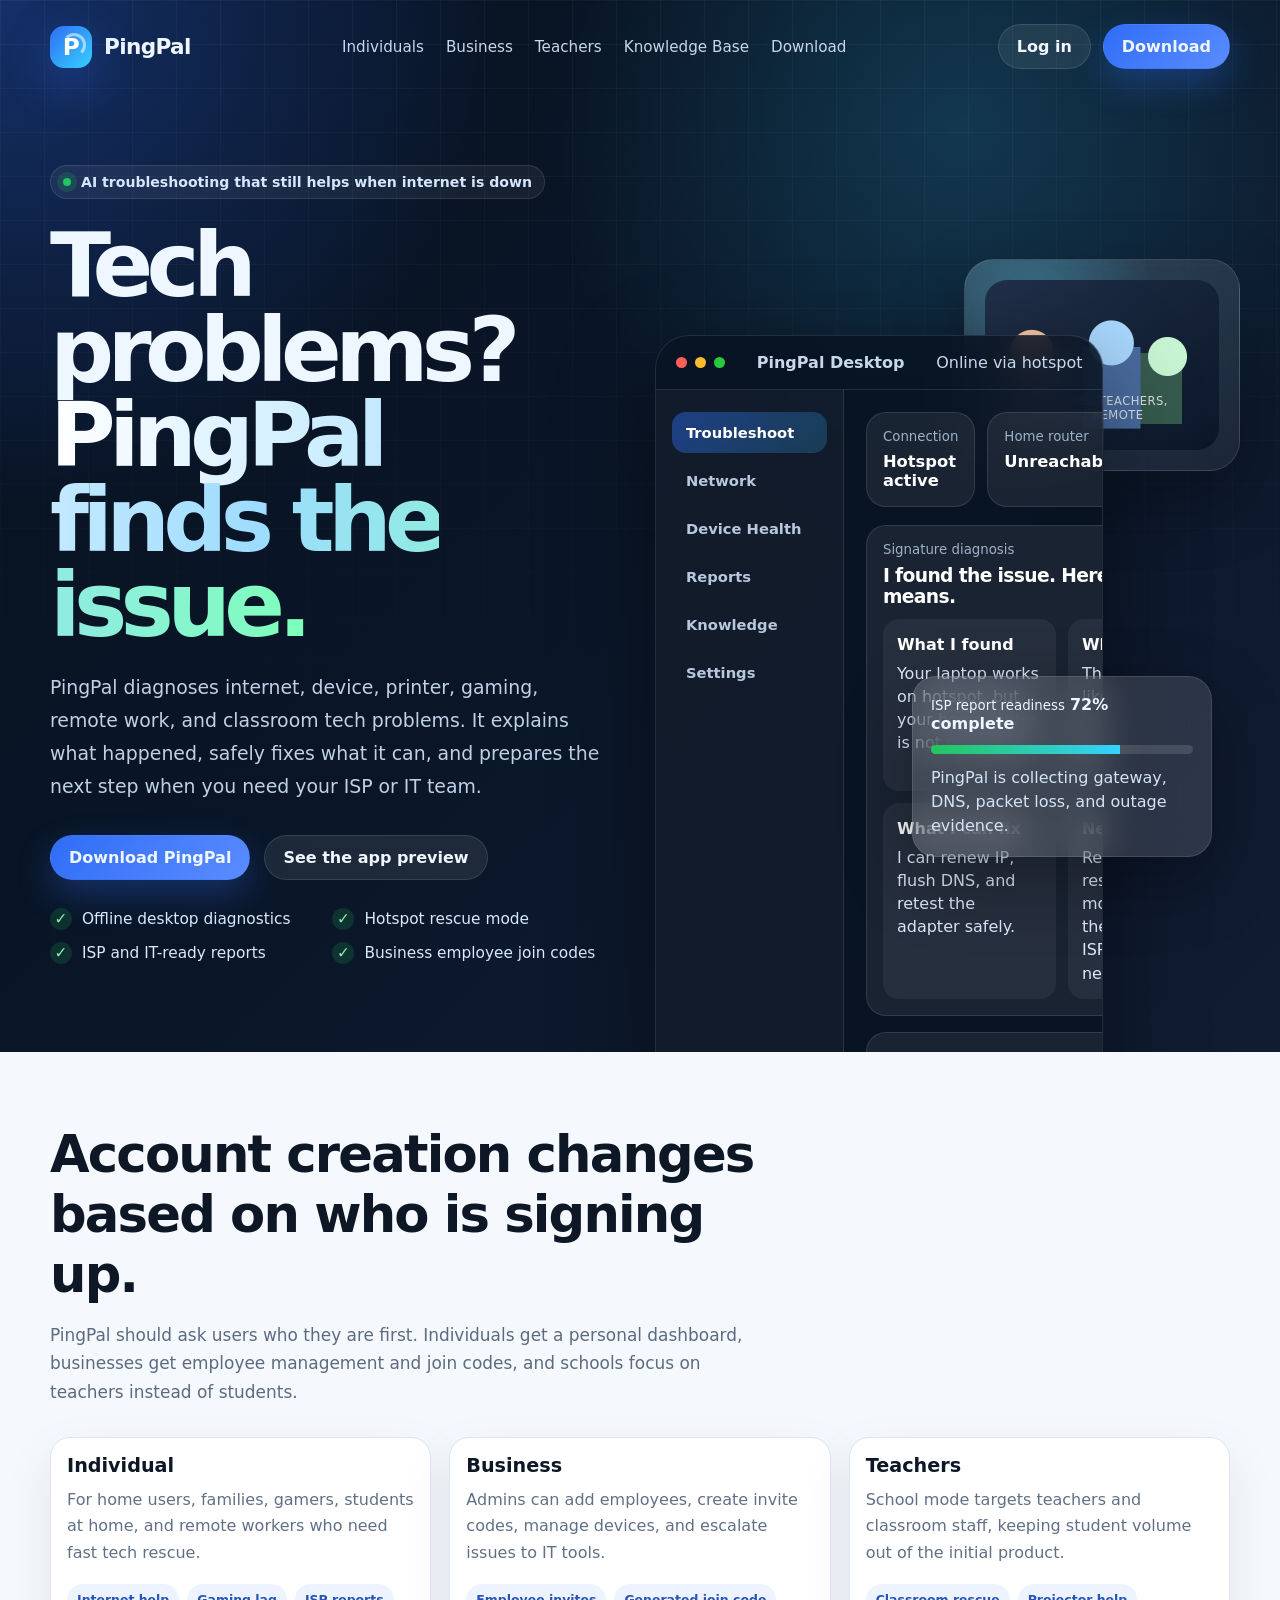
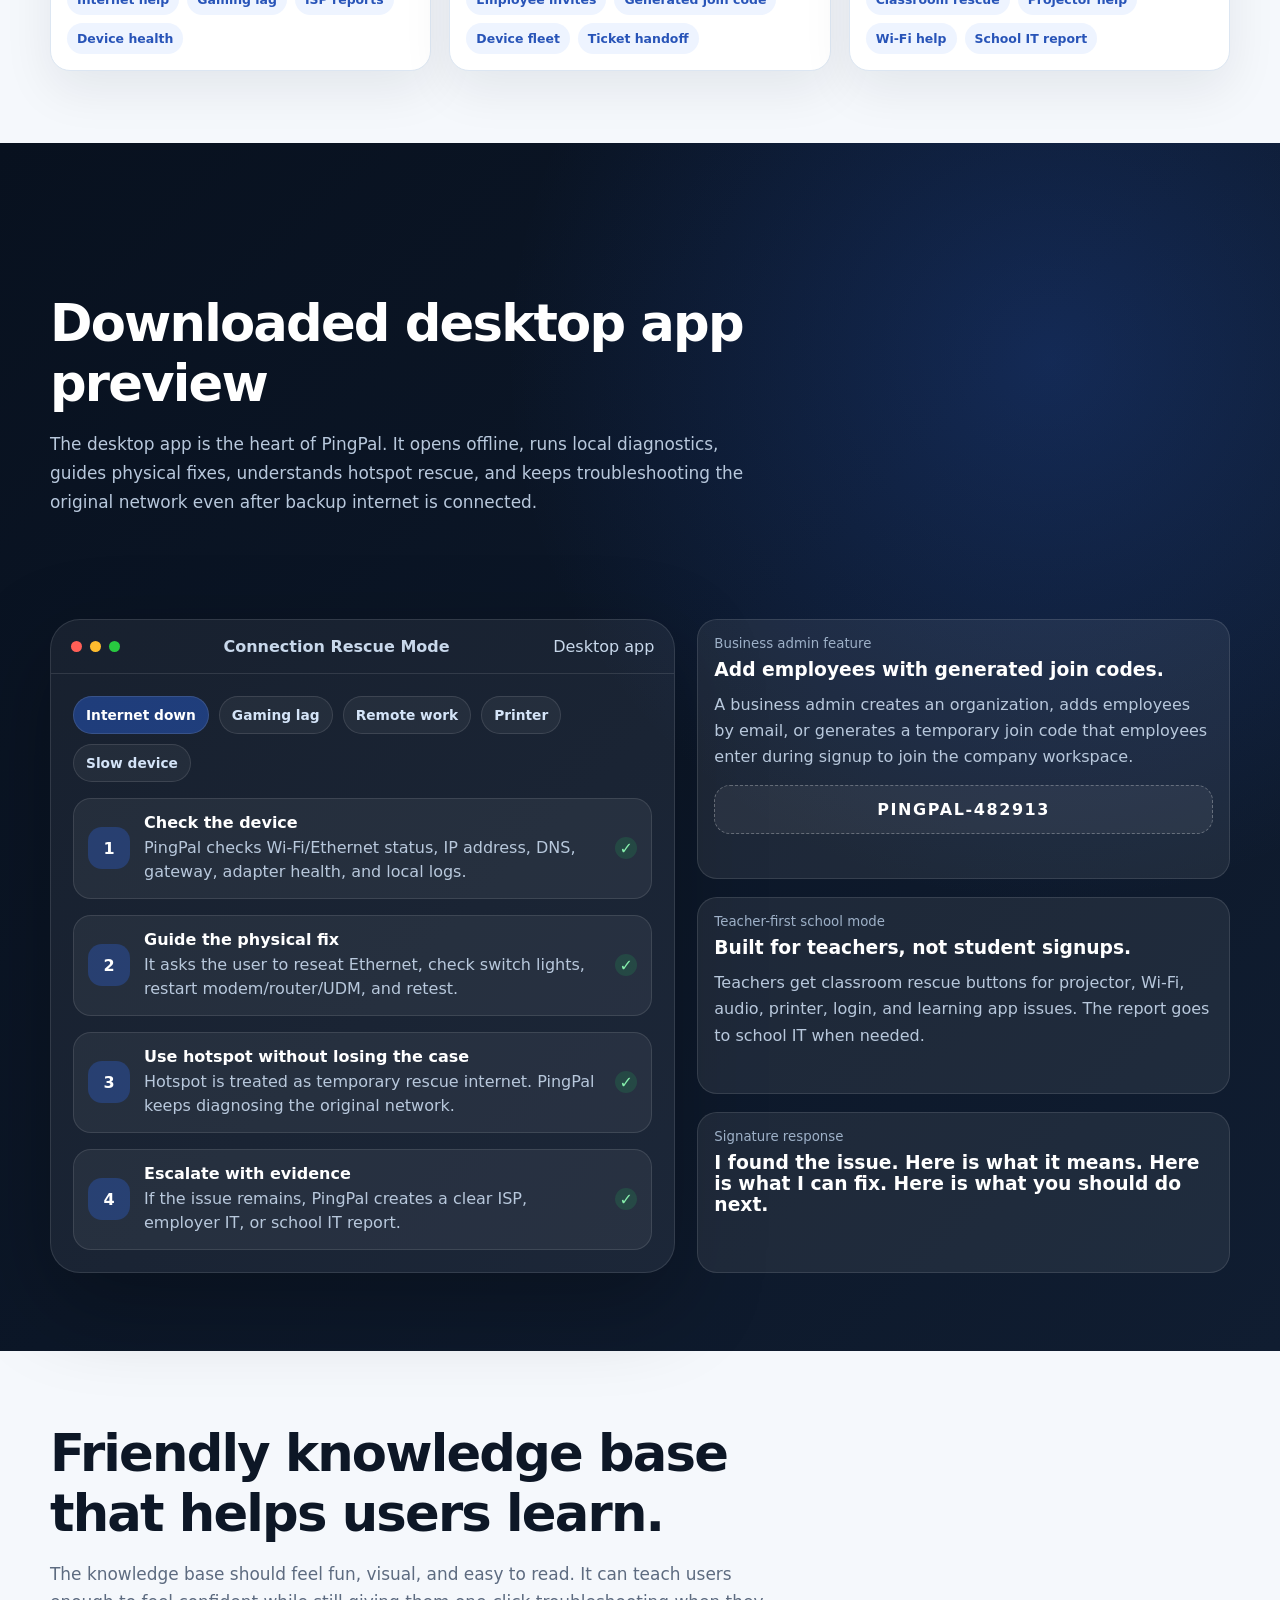
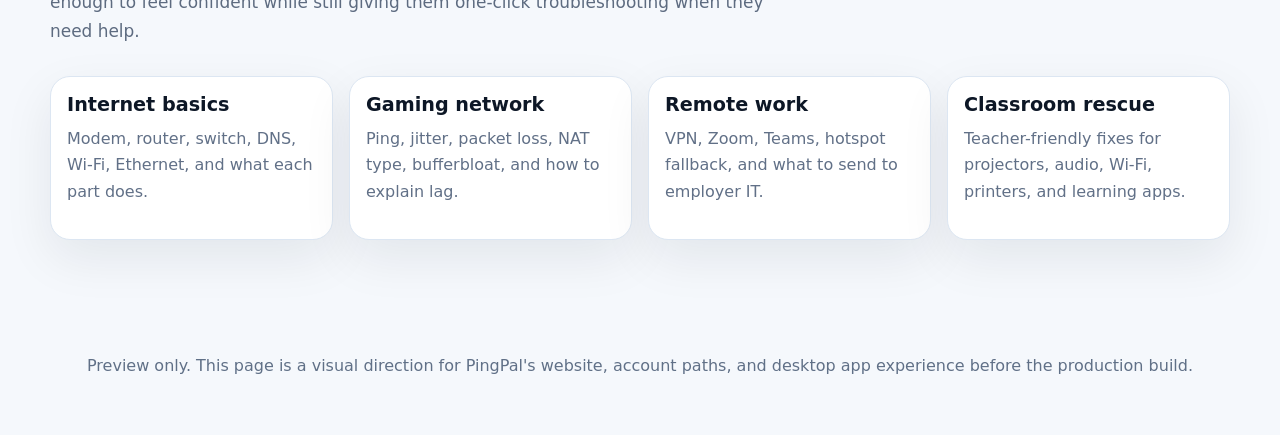
==== preview/index.html @ e1223fe4 "Add PingPal product preview mockup Co-authored-by: steph-i123 <steph-i123@users.noreply.github.com>" ====
<!DOCTYPE html>
<html lang="en">
<head>
  <meta charset="UTF-8">
  <meta name="viewport" content="width=device-width, initial-scale=1.0">
  <title>PingPal Product Preview</title>
  <style>
    :root {
      --navy: #07111f;
      --panel: #0d1b2f;
      --panel-soft: #12233b;
      --blue: #2f6df6;
      --cyan: #36d1ff;
      --green: #22c55e;
      --amber: #f59e0b;
      --red: #ef4444;
      --text: #eef6ff;
      --muted: #9eb1c8;
      --line: rgba(255, 255, 255, 0.11);
      --card: rgba(255, 255, 255, 0.08);
      --white: #ffffff;
      --page: #f5f8fc;
      --ink: #0d1726;
    }

    * {
      box-sizing: border-box;
    }

    body {
      margin: 0;
      font-family: Inter, ui-sans-serif, system-ui, -apple-system, BlinkMacSystemFont, "Segoe UI", sans-serif;
      color: var(--ink);
      background: var(--page);
    }

    a {
      color: inherit;
      text-decoration: none;
    }

    .site-preview {
      min-height: 100vh;
      color: var(--text);
      background:
        radial-gradient(circle at top left, rgba(47, 109, 246, 0.34), transparent 32rem),
        radial-gradient(circle at 75% 12%, rgba(54, 209, 255, 0.18), transparent 26rem),
        linear-gradient(135deg, #07111f 0%, #0a1628 48%, #101c32 100%);
      overflow: hidden;
      position: relative;
    }

    .site-preview::before {
      content: "";
      position: absolute;
      inset: 0;
      background-image:
        linear-gradient(rgba(255,255,255,0.04) 1px, transparent 1px),
        linear-gradient(90deg, rgba(255,255,255,0.04) 1px, transparent 1px);
      background-size: 44px 44px;
      mask-image: linear-gradient(to bottom, #000, transparent 78%);
      pointer-events: none;
    }

    .nav,
    .hero,
    .section {
      width: min(1180px, calc(100% - 40px));
      margin: 0 auto;
      position: relative;
      z-index: 1;
    }

    .nav {
      display: flex;
      align-items: center;
      justify-content: space-between;
      padding: 24px 0;
    }

    .brand {
      display: flex;
      align-items: center;
      gap: 12px;
      font-weight: 800;
      letter-spacing: -0.03em;
      font-size: 1.35rem;
    }

    .logo {
      width: 42px;
      height: 42px;
      border-radius: 14px;
      background: linear-gradient(135deg, var(--blue), var(--cyan));
      display: grid;
      place-items: center;
      color: white;
      box-shadow: 0 16px 45px rgba(47, 109, 246, 0.38);
      position: relative;
      overflow: hidden;
    }

    .logo::before {
      content: "P";
      font-size: 1.45rem;
      font-weight: 900;
    }

    .logo::after {
      content: "";
      position: absolute;
      width: 18px;
      height: 18px;
      border: 3px solid rgba(255, 255, 255, 0.55);
      border-left-color: transparent;
      border-bottom-color: transparent;
      border-radius: 50%;
      right: 6px;
      top: 7px;
    }

    .links {
      display: flex;
      align-items: center;
      gap: 22px;
      color: #c7d6eb;
      font-size: 0.95rem;
    }

    .nav-actions {
      display: flex;
      gap: 12px;
      align-items: center;
    }

    .button {
      border: 1px solid var(--line);
      color: var(--text);
      background: rgba(255, 255, 255, 0.08);
      border-radius: 999px;
      padding: 12px 18px;
      font-weight: 700;
      display: inline-flex;
      align-items: center;
      justify-content: center;
      gap: 8px;
      box-shadow: none;
    }

    .button.primary {
      border-color: transparent;
      background: linear-gradient(135deg, var(--blue), #5b8cff);
      box-shadow: 0 14px 34px rgba(47, 109, 246, 0.32);
    }

    .hero {
      display: grid;
      grid-template-columns: 1fr 1.04fr;
      gap: 52px;
      align-items: center;
      padding: 72px 0 88px;
    }

    .eyebrow {
      display: inline-flex;
      align-items: center;
      gap: 10px;
      padding: 8px 12px;
      border: 1px solid var(--line);
      border-radius: 999px;
      color: #d5e6ff;
      background: rgba(255, 255, 255, 0.06);
      font-weight: 700;
      font-size: 0.88rem;
    }

    .pulse {
      width: 8px;
      height: 8px;
      border-radius: 999px;
      background: var(--green);
      box-shadow: 0 0 0 6px rgba(34, 197, 94, 0.16);
    }

    h1 {
      font-size: clamp(3rem, 7vw, 5.65rem);
      line-height: 0.95;
      letter-spacing: -0.075em;
      margin: 24px 0 22px;
    }

    .gradient-text {
      color: transparent;
      background: linear-gradient(90deg, #ffffff, #9edcff 55%, #7effbb);
      -webkit-background-clip: text;
      background-clip: text;
    }

    .hero-copy {
      color: #bfd0e7;
      font-size: 1.18rem;
      line-height: 1.75;
      max-width: 640px;
      margin: 0 0 32px;
    }

    .hero-actions {
      display: flex;
      flex-wrap: wrap;
      gap: 14px;
      margin-bottom: 28px;
    }

    .trust-list {
      display: grid;
      grid-template-columns: repeat(2, minmax(0, 1fr));
      gap: 12px;
      color: #d9e8fb;
    }

    .trust-item {
      display: flex;
      align-items: center;
      gap: 10px;
      font-size: 0.96rem;
    }

    .check {
      width: 22px;
      height: 22px;
      border-radius: 999px;
      display: grid;
      place-items: center;
      background: rgba(34, 197, 94, 0.16);
      color: #86efac;
      font-weight: 900;
    }

    .mock-stack {
      position: relative;
      min-height: 610px;
    }

    .office-card {
      position: absolute;
      right: -10px;
      top: 0;
      width: 48%;
      min-height: 210px;
      border: 1px solid var(--line);
      border-radius: 30px;
      background:
        linear-gradient(135deg, rgba(255,255,255,0.15), rgba(255,255,255,0.06)),
        radial-gradient(circle at 25% 20%, rgba(54,209,255,0.28), transparent 120px);
      box-shadow: 0 28px 70px rgba(0, 0, 0, 0.28);
      padding: 20px;
      backdrop-filter: blur(16px);
      overflow: hidden;
    }

    .office-scene {
      height: 170px;
      border-radius: 22px;
      background:
        radial-gradient(circle at 20% 42%, #f7c7a7 0 21px, transparent 22px),
        radial-gradient(circle at 54% 37%, #a9d8ff 0 22px, transparent 23px),
        radial-gradient(circle at 78% 45%, #c8f5d4 0 19px, transparent 20px),
        linear-gradient(#31445f 0 0) 18% 73% / 24% 45% no-repeat,
        linear-gradient(#4a6c9f 0 0) 55% 75% / 25% 48% no-repeat,
        linear-gradient(#375b4f 0 0) 80% 74% / 22% 42% no-repeat,
        linear-gradient(135deg, #21304a, #0b1729);
      position: relative;
    }

    .office-scene::after {
      content: "Office teams, teachers, gamers, and remote workers";
      position: absolute;
      left: 16px;
      right: 16px;
      bottom: 14px;
      color: rgba(255,255,255,0.82);
      font-size: 0.72rem;
      letter-spacing: 0.04em;
      text-transform: uppercase;
    }

    .app-card {
      position: absolute;
      left: 0;
      top: 76px;
      width: 78%;
      border: 1px solid var(--line);
      border-radius: 34px;
      background: rgba(9, 19, 34, 0.86);
      box-shadow: 0 34px 100px rgba(0, 0, 0, 0.44);
      backdrop-filter: blur(22px);
      overflow: hidden;
    }

    .window-bar {
      height: 54px;
      display: flex;
      align-items: center;
      justify-content: space-between;
      padding: 0 20px;
      border-bottom: 1px solid var(--line);
      color: #c8d8eb;
    }

    .dots {
      display: flex;
      gap: 8px;
    }

    .dots span {
      width: 11px;
      height: 11px;
      border-radius: 999px;
      background: #ff5f57;
    }

    .dots span:nth-child(2) {
      background: #febc2e;
    }

    .dots span:nth-child(3) {
      background: #28c840;
    }

    .app-body {
      display: grid;
      grid-template-columns: 188px 1fr;
      min-height: 455px;
    }

    .sidebar {
      padding: 22px 16px;
      border-right: 1px solid var(--line);
      background: rgba(255, 255, 255, 0.035);
    }

    .side-item {
      padding: 12px 14px;
      border-radius: 14px;
      color: #b8c8dc;
      margin-bottom: 7px;
      font-weight: 700;
      font-size: 0.92rem;
    }

    .side-item.active {
      color: white;
      background: linear-gradient(135deg, rgba(47,109,246,0.45), rgba(54,209,255,0.18));
    }

    .main-panel {
      padding: 22px;
    }

    .status-row {
      display: grid;
      grid-template-columns: repeat(3, 1fr);
      gap: 12px;
      margin-bottom: 18px;
    }

    .mini-card,
    .diagnosis,
    .chat-box,
    .report-card,
    .account-card,
    .knowledge-card {
      border: 1px solid var(--line);
      background: rgba(255, 255, 255, 0.07);
      border-radius: 20px;
      padding: 16px;
    }

    .mini-card small,
    .diagnosis small,
    .report-card small {
      color: var(--muted);
      display: block;
      margin-bottom: 8px;
    }

    .mini-card strong {
      display: block;
      color: white;
      font-size: 1.02rem;
    }

    .diagnosis {
      margin-bottom: 16px;
    }

    .diagnosis h3,
    .app-section h2,
    .section-title h2 {
      margin: 0 0 12px;
      color: white;
      letter-spacing: -0.035em;
    }

    .diag-grid {
      display: grid;
      grid-template-columns: repeat(2, minmax(0, 1fr));
      gap: 12px;
    }

    .diag-step {
      border-radius: 16px;
      background: rgba(255,255,255,0.055);
      padding: 14px;
      color: #dce9fb;
      line-height: 1.45;
    }

    .diag-step b {
      color: white;
      display: block;
      margin-bottom: 5px;
    }

    .chat-box {
      display: flex;
      justify-content: space-between;
      align-items: center;
      gap: 14px;
    }

    .chat-box p {
      margin: 0;
      color: #cbd9eb;
      line-height: 1.5;
    }

    .floating-report {
      position: absolute;
      right: 18px;
      bottom: 12px;
      width: 300px;
      border: 1px solid var(--line);
      border-radius: 24px;
      padding: 18px;
      background: rgba(255, 255, 255, 0.13);
      backdrop-filter: blur(20px);
      box-shadow: 0 24px 70px rgba(0,0,0,0.32);
    }

    .meter {
      height: 9px;
      border-radius: 999px;
      background: rgba(255,255,255,0.12);
      overflow: hidden;
      margin: 12px 0;
    }

    .meter span {
      display: block;
      height: 100%;
      width: 72%;
      background: linear-gradient(90deg, var(--green), var(--cyan));
    }

    .section {
      padding: 72px 0;
    }

    .section-title {
      max-width: 720px;
      margin-bottom: 30px;
    }

    .section-title h2 {
      color: var(--ink);
      font-size: clamp(2rem, 4vw, 3.3rem);
    }

    .section-title p {
      color: #5d6b80;
      line-height: 1.7;
      font-size: 1.06rem;
    }

    .cards {
      display: grid;
      grid-template-columns: repeat(3, minmax(0, 1fr));
      gap: 18px;
    }

    .account-card,
    .knowledge-card {
      background: white;
      border-color: #dce6f2;
      box-shadow: 0 18px 50px rgba(11, 25, 44, 0.08);
      color: var(--ink);
    }

    .account-card h3,
    .knowledge-card h3 {
      margin: 0 0 10px;
      font-size: 1.2rem;
    }

    .account-card p,
    .knowledge-card p {
      color: #617087;
      line-height: 1.65;
      margin: 0 0 18px;
    }

    .pill-list {
      display: flex;
      flex-wrap: wrap;
      gap: 8px;
    }

    .pill {
      padding: 8px 10px;
      border-radius: 999px;
      background: #eef4ff;
      color: #2854b8;
      font-weight: 800;
      font-size: 0.78rem;
    }

    .app-section {
      color: var(--text);
      background:
        radial-gradient(circle at 82% 18%, rgba(47,109,246,0.22), transparent 34rem),
        linear-gradient(135deg, #08111f, #101d31);
      padding: 78px 0;
    }

    .app-section .section-title h2 {
      color: white;
    }

    .app-section .section-title p {
      color: #b8c8dc;
    }

    .desktop-preview {
      width: min(1180px, calc(100% - 40px));
      margin: 0 auto;
      display: grid;
      grid-template-columns: 1.08fr 0.92fr;
      gap: 22px;
      align-items: stretch;
    }

    .large-window {
      border: 1px solid var(--line);
      border-radius: 30px;
      overflow: hidden;
      background: rgba(255,255,255,0.06);
      box-shadow: 0 30px 90px rgba(0,0,0,0.28);
    }

    .large-content {
      padding: 22px;
      display: grid;
      gap: 16px;
    }

    .mode-tabs {
      display: flex;
      gap: 10px;
      flex-wrap: wrap;
    }

    .mode-tab {
      border: 1px solid var(--line);
      padding: 10px 12px;
      border-radius: 999px;
      color: #d4e4f8;
      background: rgba(255,255,255,0.05);
      font-weight: 800;
      font-size: 0.86rem;
    }

    .mode-tab.active {
      background: rgba(47,109,246,0.38);
      color: white;
    }

    .flow-card {
      display: grid;
      grid-template-columns: 42px 1fr auto;
      gap: 14px;
      align-items: center;
      border: 1px solid var(--line);
      border-radius: 18px;
      padding: 14px;
      background: rgba(255,255,255,0.055);
    }

    .flow-num {
      width: 42px;
      height: 42px;
      border-radius: 14px;
      background: rgba(47,109,246,0.28);
      color: white;
      display: grid;
      place-items: center;
      font-weight: 900;
    }

    .flow-card h4 {
      margin: 0 0 4px;
      color: white;
    }

    .flow-card p {
      margin: 0;
      color: #b8c8dc;
      line-height: 1.5;
    }

    .side-preview {
      display: grid;
      gap: 18px;
    }

    .report-card h3 {
      margin: 0 0 12px;
      color: white;
    }

    .code-box {
      margin-top: 14px;
      border: 1px dashed rgba(255,255,255,0.28);
      border-radius: 16px;
      padding: 14px;
      background: rgba(255,255,255,0.055);
      color: white;
      font-weight: 900;
      letter-spacing: 0.1em;
      text-align: center;
    }

    .knowledge-grid {
      display: grid;
      grid-template-columns: repeat(4, minmax(0, 1fr));
      gap: 16px;
    }

    .footer-note {
      width: min(1180px, calc(100% - 40px));
      margin: 0 auto;
      padding: 40px 0 56px;
      color: #607087;
      line-height: 1.7;
      text-align: center;
    }

    @media (max-width: 980px) {
      .links {
        display: none;
      }

      .hero,
      .desktop-preview {
        grid-template-columns: 1fr;
      }

      .mock-stack {
        min-height: 560px;
      }

      .cards,
      .knowledge-grid {
        grid-template-columns: 1fr 1fr;
      }
    }

    @media (max-width: 680px) {
      .nav-actions {
        display: none;
      }

      .trust-list,
      .cards,
      .knowledge-grid,
      .status-row,
      .diag-grid {
        grid-template-columns: 1fr;
      }

      .app-body {
        grid-template-columns: 1fr;
      }

      .sidebar,
      .office-card,
      .floating-report {
        display: none;
      }

      .app-card {
        width: 100%;
      }
    }
  </style>
</head>
<body>
  <main class="site-preview">
    <nav class="nav" aria-label="Primary">
      <a class="brand" href="#">
        <span class="logo" aria-hidden="true"></span>
        <span>PingPal</span>
      </a>
      <div class="links">
        <a href="#individual">Individuals</a>
        <a href="#business">Business</a>
        <a href="#teachers">Teachers</a>
        <a href="#knowledge">Knowledge Base</a>
        <a href="#download">Download</a>
      </div>
      <div class="nav-actions">
        <a class="button" href="#">Log in</a>
        <a class="button primary" href="#">Download</a>
      </div>
    </nav>

    <section class="hero">
      <div>
        <div class="eyebrow"><span class="pulse"></span> AI troubleshooting that still helps when internet is down</div>
        <h1>Tech problems? <span class="gradient-text">PingPal finds the issue.</span></h1>
        <p class="hero-copy">
          PingPal diagnoses internet, device, printer, gaming, remote work, and classroom tech problems.
          It explains what happened, safely fixes what it can, and prepares the next step when you need your ISP or IT team.
        </p>
        <div class="hero-actions">
          <a class="button primary" href="#download">Download PingPal</a>
          <a class="button" href="#app-preview">See the app preview</a>
        </div>
        <div class="trust-list">
          <div class="trust-item"><span class="check">✓</span> Offline desktop diagnostics</div>
          <div class="trust-item"><span class="check">✓</span> Hotspot rescue mode</div>
          <div class="trust-item"><span class="check">✓</span> ISP and IT-ready reports</div>
          <div class="trust-item"><span class="check">✓</span> Business employee join codes</div>
        </div>
      </div>

      <div class="mock-stack" aria-label="PingPal product mockup">
        <div class="office-card">
          <div class="office-scene"></div>
        </div>

        <div class="app-card">
          <div class="window-bar">
            <div class="dots"><span></span><span></span><span></span></div>
            <strong>PingPal Desktop</strong>
            <span>Online via hotspot</span>
          </div>
          <div class="app-body">
            <aside class="sidebar">
              <div class="side-item active">Troubleshoot</div>
              <div class="side-item">Network</div>
              <div class="side-item">Device Health</div>
              <div class="side-item">Reports</div>
              <div class="side-item">Knowledge</div>
              <div class="side-item">Settings</div>
            </aside>
            <section class="main-panel">
              <div class="status-row">
                <div class="mini-card"><small>Connection</small><strong>Hotspot active</strong></div>
                <div class="mini-card"><small>Home router</small><strong>Unreachable</strong></div>
                <div class="mini-card"><small>Confidence</small><strong>82%</strong></div>
              </div>
              <div class="diagnosis">
                <small>Signature diagnosis</small>
                <h3>I found the issue. Here is what it means.</h3>
                <div class="diag-grid">
                  <div class="diag-step"><b>What I found</b>Your laptop works on hotspot, but your home router is not reachable.</div>
                  <div class="diag-step"><b>What it means</b>The device is likely okay. The home network path needs attention.</div>
                  <div class="diag-step"><b>What I can fix</b>I can renew IP, flush DNS, and retest the adapter safely.</div>
                  <div class="diag-step"><b>Next step</b>Reseat Ethernet, restart modem/router, then generate an ISP report if needed.</div>
                </div>
              </div>
              <div class="chat-box">
                <p>Want me to guide you through unplugging the Ethernet cable and restarting your modem/router?</p>
                <a class="button primary" href="#">Start guided fix</a>
              </div>
            </section>
          </div>
        </div>

        <div class="floating-report">
          <small>ISP report readiness</small>
          <strong>72% complete</strong>
          <div class="meter"><span></span></div>
          <p style="margin: 0; color: #d4e4f8; line-height: 1.5;">PingPal is collecting gateway, DNS, packet loss, and outage evidence.</p>
        </div>
      </div>
    </section>
  </main>

  <section class="section" id="individual">
    <div class="section-title">
      <h2>Account creation changes based on who is signing up.</h2>
      <p>
        PingPal should ask users who they are first. Individuals get a personal dashboard,
        businesses get employee management and join codes, and schools focus on teachers instead of students.
      </p>
    </div>

    <div class="cards">
      <article class="account-card">
        <h3>Individual</h3>
        <p>For home users, families, gamers, students at home, and remote workers who need fast tech rescue.</p>
        <div class="pill-list">
          <span class="pill">Internet help</span>
          <span class="pill">Gaming lag</span>
          <span class="pill">ISP reports</span>
          <span class="pill">Device health</span>
        </div>
      </article>

      <article class="account-card" id="business">
        <h3>Business</h3>
        <p>Admins can add employees, create invite codes, manage devices, and escalate issues to IT tools.</p>
        <div class="pill-list">
          <span class="pill">Employee invites</span>
          <span class="pill">Generated join code</span>
          <span class="pill">Device fleet</span>
          <span class="pill">Ticket handoff</span>
        </div>
      </article>

      <article class="account-card" id="teachers">
        <h3>Teachers</h3>
        <p>School mode targets teachers and classroom staff, keeping student volume out of the initial product.</p>
        <div class="pill-list">
          <span class="pill">Classroom rescue</span>
          <span class="pill">Projector help</span>
          <span class="pill">Wi-Fi help</span>
          <span class="pill">School IT report</span>
        </div>
      </article>
    </div>
  </section>

  <section class="app-section" id="app-preview">
    <div class="section">
      <div class="section-title">
        <h2>Downloaded desktop app preview</h2>
        <p>
          The desktop app is the heart of PingPal. It opens offline, runs local diagnostics, guides physical fixes,
          understands hotspot rescue, and keeps troubleshooting the original network even after backup internet is connected.
        </p>
      </div>
    </div>

    <div class="desktop-preview">
      <div class="large-window">
        <div class="window-bar">
          <div class="dots"><span></span><span></span><span></span></div>
          <strong>Connection Rescue Mode</strong>
          <span>Desktop app</span>
        </div>
        <div class="large-content">
          <div class="mode-tabs">
            <span class="mode-tab active">Internet down</span>
            <span class="mode-tab">Gaming lag</span>
            <span class="mode-tab">Remote work</span>
            <span class="mode-tab">Printer</span>
            <span class="mode-tab">Slow device</span>
          </div>

          <div class="flow-card">
            <div class="flow-num">1</div>
            <div>
              <h4>Check the device</h4>
              <p>PingPal checks Wi-Fi/Ethernet status, IP address, DNS, gateway, adapter health, and local logs.</p>
            </div>
            <span class="check">✓</span>
          </div>

          <div class="flow-card">
            <div class="flow-num">2</div>
            <div>
              <h4>Guide the physical fix</h4>
              <p>It asks the user to reseat Ethernet, check switch lights, restart modem/router/UDM, and retest.</p>
            </div>
            <span class="check">✓</span>
          </div>

          <div class="flow-card">
            <div class="flow-num">3</div>
            <div>
              <h4>Use hotspot without losing the case</h4>
              <p>Hotspot is treated as temporary rescue internet. PingPal keeps diagnosing the original network.</p>
            </div>
            <span class="check">✓</span>
          </div>

          <div class="flow-card">
            <div class="flow-num">4</div>
            <div>
              <h4>Escalate with evidence</h4>
              <p>If the issue remains, PingPal creates a clear ISP, employer IT, or school IT report.</p>
            </div>
            <span class="check">✓</span>
          </div>
        </div>
      </div>

      <aside class="side-preview">
        <div class="report-card">
          <small>Business admin feature</small>
          <h3>Add employees with generated join codes.</h3>
          <p style="color: #b8c8dc; line-height: 1.65; margin: 0;">
            A business admin creates an organization, adds employees by email, or generates a temporary join code
            that employees enter during signup to join the company workspace.
          </p>
          <div class="code-box">PINGPAL-482913</div>
        </div>

        <div class="report-card">
          <small>Teacher-first school mode</small>
          <h3>Built for teachers, not student signups.</h3>
          <p style="color: #b8c8dc; line-height: 1.65; margin: 0;">
            Teachers get classroom rescue buttons for projector, Wi-Fi, audio, printer, login, and learning app issues.
            The report goes to school IT when needed.
          </p>
        </div>

        <div class="report-card">
          <small>Signature response</small>
          <h3>I found the issue. Here is what it means. Here is what I can fix. Here is what you should do next.</h3>
        </div>
      </aside>
    </div>
  </section>

  <section class="section" id="knowledge">
    <div class="section-title">
      <h2>Friendly knowledge base that helps users learn.</h2>
      <p>
        The knowledge base should feel fun, visual, and easy to read. It can teach users enough to feel confident
        while still giving them one-click troubleshooting when they need help.
      </p>
    </div>
    <div class="knowledge-grid">
      <article class="knowledge-card">
        <h3>Internet basics</h3>
        <p>Modem, router, switch, DNS, Wi-Fi, Ethernet, and what each part does.</p>
      </article>
      <article class="knowledge-card">
        <h3>Gaming network</h3>
        <p>Ping, jitter, packet loss, NAT type, bufferbloat, and how to explain lag.</p>
      </article>
      <article class="knowledge-card">
        <h3>Remote work</h3>
        <p>VPN, Zoom, Teams, hotspot fallback, and what to send to employer IT.</p>
      </article>
      <article class="knowledge-card">
        <h3>Classroom rescue</h3>
        <p>Teacher-friendly fixes for projectors, audio, Wi-Fi, printers, and learning apps.</p>
      </article>
    </div>
  </section>

  <p class="footer-note">
    Preview only. This page is a visual direction for PingPal's website, account paths, and desktop app experience before the production build.
  </p>
</body>
</html>
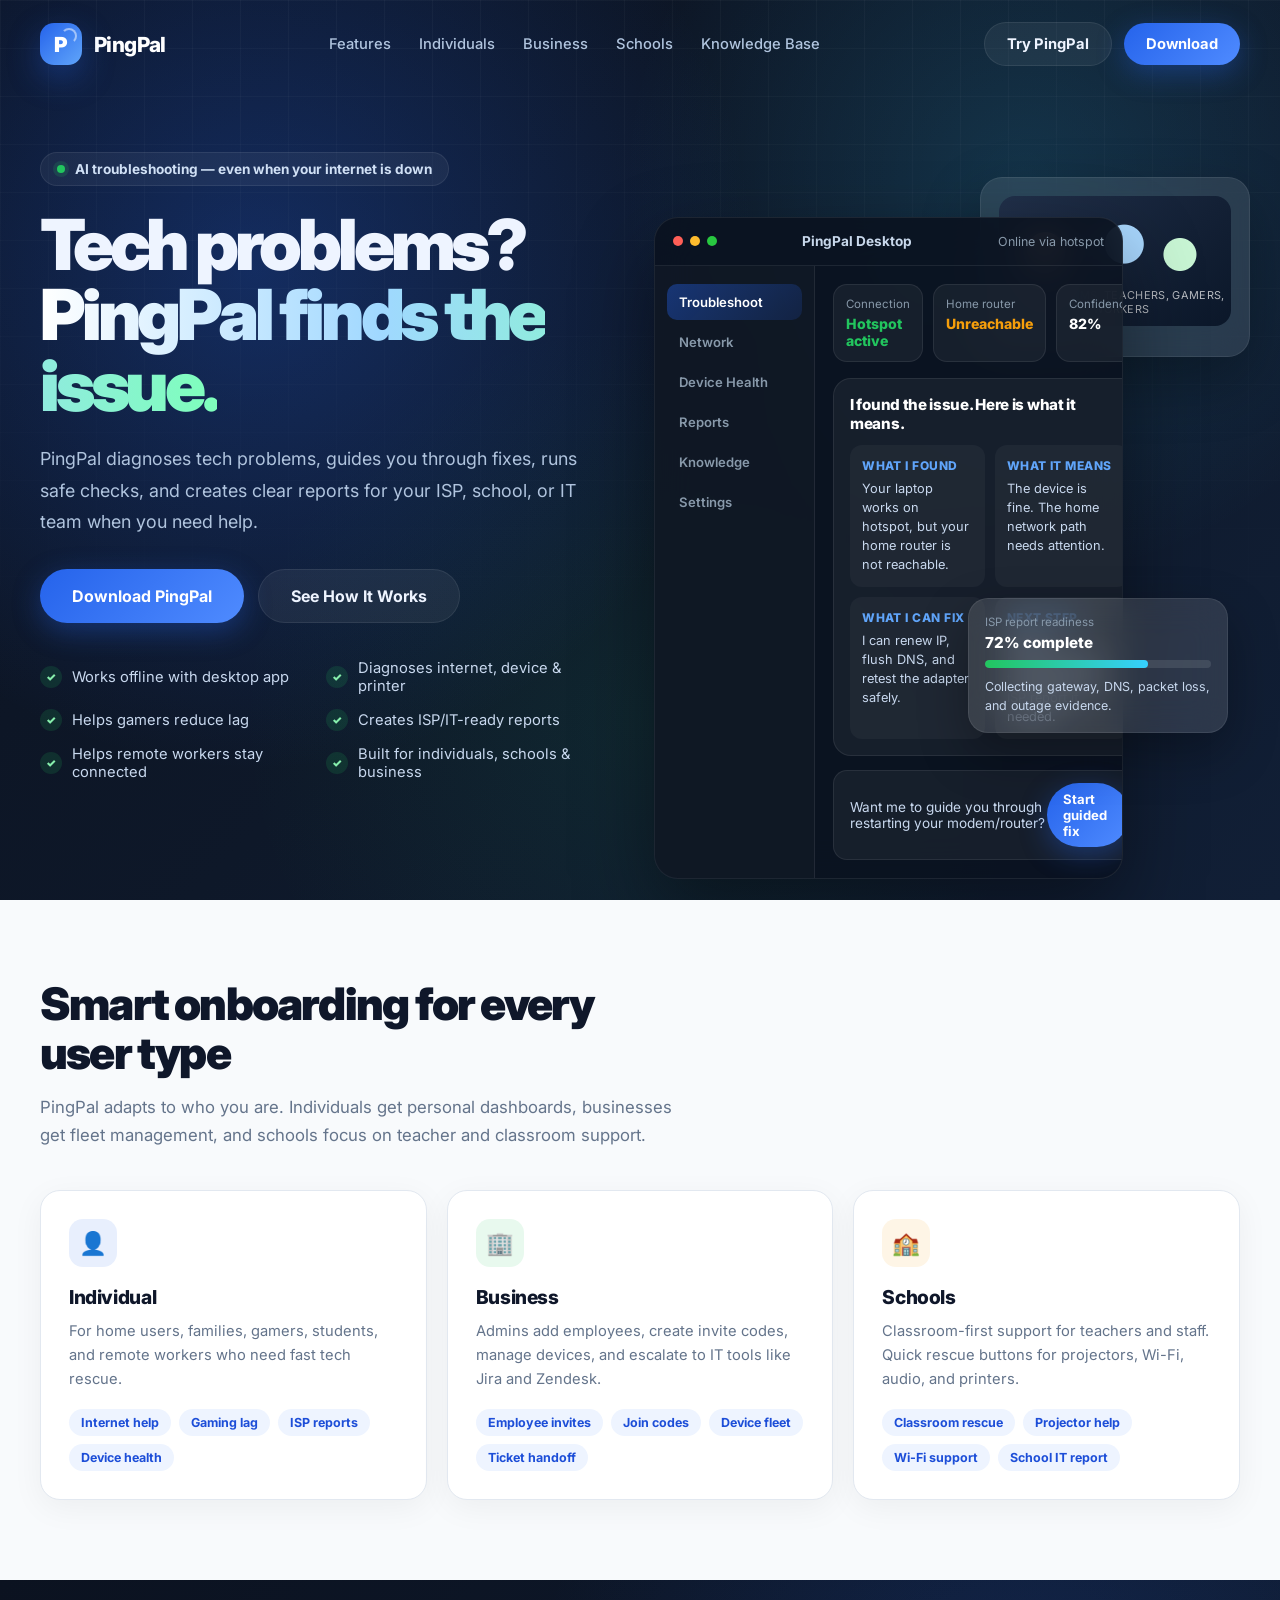
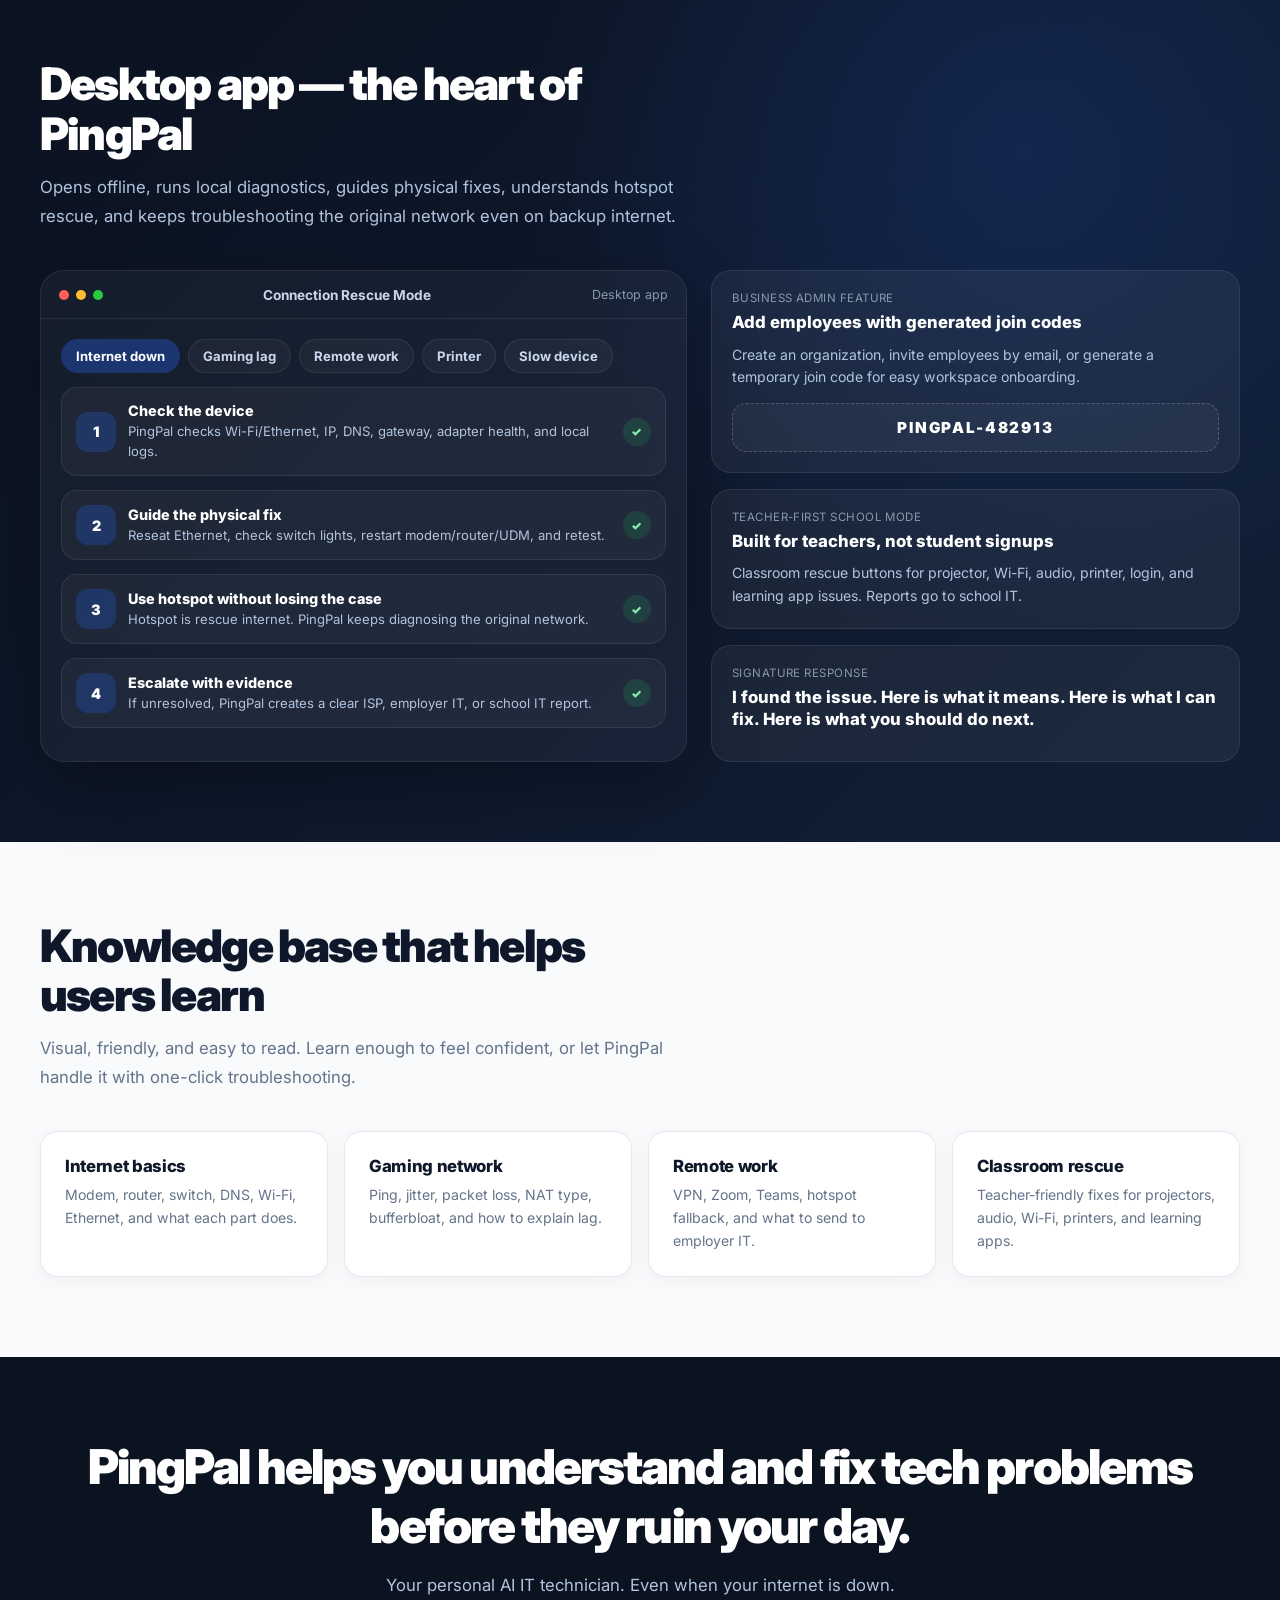
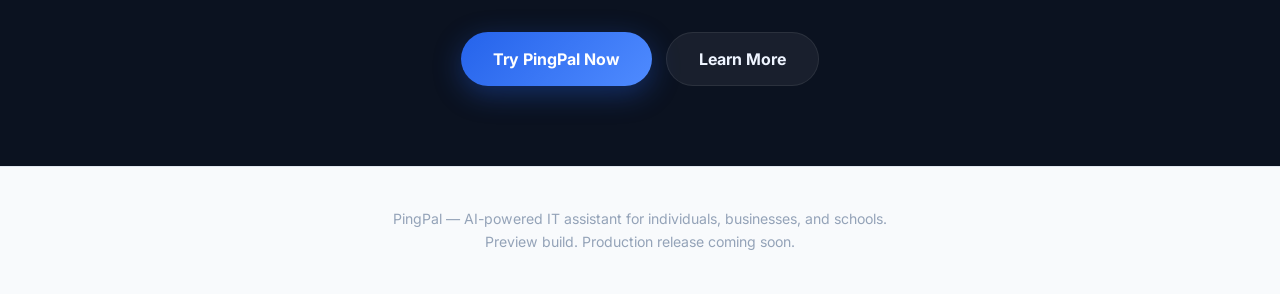
==== commit 47dbe7d6: "Redesign PingPal marketing/preview landing page - Professional hero section with gradient background" ====
--- a/preview/index.html
+++ b/preview/index.html
@@ -3,129 +3,136 @@
 <head>
   <meta charset="UTF-8">
   <meta name="viewport" content="width=device-width, initial-scale=1.0">
-  <title>PingPal Product Preview</title>
+  <title>PingPal — AI IT Assistant</title>
+  <link rel="preconnect" href="https://fonts.googleapis.com">
+  <link rel="preconnect" href="https://fonts.gstatic.com" crossorigin>
+  <link href="https://fonts.googleapis.com/css2?family=Inter:wght@400;500;600;700;800;900&display=swap" rel="stylesheet">
   <style>
     :root {
-      --navy: #07111f;
-      --panel: #0d1b2f;
-      --panel-soft: #12233b;
-      --blue: #2f6df6;
+      --navy: #0B1220;
+      --navy-light: #0f1a2e;
+      --panel: #162033;
+      --accent: #2563EB;
+      --accent-light: #60a5fa;
       --cyan: #36d1ff;
-      --green: #22c55e;
-      --amber: #f59e0b;
-      --red: #ef4444;
-      --text: #eef6ff;
-      --muted: #9eb1c8;
-      --line: rgba(255, 255, 255, 0.11);
-      --card: rgba(255, 255, 255, 0.08);
-      --white: #ffffff;
-      --page: #f5f8fc;
-      --ink: #0d1726;
-    }
-
-    * {
-      box-sizing: border-box;
-    }
+      --success: #22C55E;
+      --warning: #F59E0B;
+      --danger: #EF4444;
+      --bg: #F8FAFC;
+      --surface: #ffffff;
+      --border: #e2e8f0;
+      --text: #0f172a;
+      --text-secondary: #64748b;
+      --text-muted: #94a3b8;
+      --line: rgba(255, 255, 255, 0.08);
+      --glow: rgba(37, 99, 235, 0.25);
+    }
+
+    * { box-sizing: border-box; margin: 0; padding: 0; }
 
     body {
-      margin: 0;
-      font-family: Inter, ui-sans-serif, system-ui, -apple-system, BlinkMacSystemFont, "Segoe UI", sans-serif;
-      color: var(--ink);
-      background: var(--page);
-    }
-
-    a {
-      color: inherit;
-      text-decoration: none;
-    }
-
-    .site-preview {
+      font-family: 'Inter', ui-sans-serif, system-ui, -apple-system, sans-serif;
+      color: var(--text);
+      background: var(--bg);
+      -webkit-font-smoothing: antialiased;
+    }
+
+    a { color: inherit; text-decoration: none; }
+
+    /* Hero Section */
+    .hero-section {
       min-height: 100vh;
-      color: var(--text);
+      color: #eef4ff;
       background:
-        radial-gradient(circle at top left, rgba(47, 109, 246, 0.34), transparent 32rem),
-        radial-gradient(circle at 75% 12%, rgba(54, 209, 255, 0.18), transparent 26rem),
-        linear-gradient(135deg, #07111f 0%, #0a1628 48%, #101c32 100%);
+        radial-gradient(circle at 20% 30%, rgba(37, 99, 235, 0.3), transparent 500px),
+        radial-gradient(circle at 80% 20%, rgba(54, 209, 255, 0.15), transparent 400px),
+        radial-gradient(circle at 50% 80%, rgba(34, 197, 94, 0.08), transparent 400px),
+        linear-gradient(135deg, #0B1220 0%, #0e1829 50%, #111f36 100%);
+      position: relative;
       overflow: hidden;
-      position: relative;
-    }
-
-    .site-preview::before {
+    }
+
+    .hero-section::before {
       content: "";
       position: absolute;
       inset: 0;
       background-image:
-        linear-gradient(rgba(255,255,255,0.04) 1px, transparent 1px),
-        linear-gradient(90deg, rgba(255,255,255,0.04) 1px, transparent 1px);
-      background-size: 44px 44px;
-      mask-image: linear-gradient(to bottom, #000, transparent 78%);
+        linear-gradient(rgba(255,255,255,0.03) 1px, transparent 1px),
+        linear-gradient(90deg, rgba(255,255,255,0.03) 1px, transparent 1px);
+      background-size: 48px 48px;
+      mask-image: linear-gradient(to bottom, #000, transparent 80%);
       pointer-events: none;
     }
 
-    .nav,
-    .hero,
-    .section {
-      width: min(1180px, calc(100% - 40px));
+    .container {
+      width: min(1200px, calc(100% - 48px));
       margin: 0 auto;
       position: relative;
       z-index: 1;
     }
 
+    /* Nav */
     .nav {
       display: flex;
       align-items: center;
       justify-content: space-between;
-      padding: 24px 0;
+      padding: 22px 0;
     }
 
     .brand {
       display: flex;
       align-items: center;
       gap: 12px;
-      font-weight: 800;
-      letter-spacing: -0.03em;
-      font-size: 1.35rem;
-    }
-
-    .logo {
+    }
+
+    .logo-icon {
       width: 42px;
       height: 42px;
       border-radius: 14px;
-      background: linear-gradient(135deg, var(--blue), var(--cyan));
-      display: grid;
-      place-items: center;
-      color: white;
-      box-shadow: 0 16px 45px rgba(47, 109, 246, 0.38);
+      background: linear-gradient(135deg, var(--accent), var(--accent-light));
+      display: flex;
+      align-items: center;
+      justify-content: center;
       position: relative;
-      overflow: hidden;
-    }
-
-    .logo::before {
-      content: "P";
-      font-size: 1.45rem;
+      box-shadow: 0 12px 32px rgba(37, 99, 235, 0.35);
+    }
+
+    .logo-letter {
+      color: white;
       font-weight: 900;
-    }
-
-    .logo::after {
-      content: "";
+      font-size: 1.3rem;
+      z-index: 1;
+    }
+
+    .logo-signal {
       position: absolute;
-      width: 18px;
-      height: 18px;
-      border: 3px solid rgba(255, 255, 255, 0.55);
+      width: 16px;
+      height: 16px;
+      border: 2.5px solid rgba(255, 255, 255, 0.5);
       border-left-color: transparent;
       border-bottom-color: transparent;
       border-radius: 50%;
-      right: 6px;
-      top: 7px;
-    }
-
-    .links {
-      display: flex;
-      align-items: center;
-      gap: 22px;
-      color: #c7d6eb;
-      font-size: 0.95rem;
-    }
+      right: 5px;
+      top: 5px;
+    }
+
+    .brand-name {
+      font-weight: 800;
+      font-size: 1.3rem;
+      color: white;
+      letter-spacing: -0.03em;
+    }
+
+    .nav-links {
+      display: flex;
+      align-items: center;
+      gap: 28px;
+      font-size: 0.92rem;
+      color: #b0c4de;
+      font-weight: 500;
+    }
+
+    .nav-links a:hover { color: white; }
 
     .nav-actions {
       display: flex;
@@ -133,381 +140,478 @@
       align-items: center;
     }
 
-    .button {
-      border: 1px solid var(--line);
-      color: var(--text);
-      background: rgba(255, 255, 255, 0.08);
-      border-radius: 999px;
-      padding: 12px 18px;
-      font-weight: 700;
+    .btn {
       display: inline-flex;
       align-items: center;
       justify-content: center;
       gap: 8px;
-      box-shadow: none;
-    }
-
-    .button.primary {
-      border-color: transparent;
-      background: linear-gradient(135deg, var(--blue), #5b8cff);
-      box-shadow: 0 14px 34px rgba(47, 109, 246, 0.32);
-    }
-
-    .hero {
+      padding: 12px 22px;
+      border-radius: 999px;
+      font-weight: 700;
+      font-size: 0.92rem;
+      border: none;
+      cursor: pointer;
+      transition: all 0.2s;
+      font-family: inherit;
+    }
+
+    .btn-ghost {
+      background: rgba(255, 255, 255, 0.06);
+      border: 1px solid var(--line);
+      color: #eef4ff;
+    }
+
+    .btn-ghost:hover {
+      background: rgba(255, 255, 255, 0.1);
+    }
+
+    .btn-primary {
+      background: linear-gradient(135deg, var(--accent), #4f8bff);
+      color: white;
+      box-shadow: 0 8px 28px rgba(37, 99, 235, 0.35);
+    }
+
+    .btn-primary:hover {
+      box-shadow: 0 12px 36px rgba(37, 99, 235, 0.45);
+      transform: translateY(-1px);
+    }
+
+    .btn-lg {
+      padding: 16px 32px;
+      font-size: 1rem;
+    }
+
+    /* Hero Content */
+    .hero-grid {
       display: grid;
-      grid-template-columns: 1fr 1.04fr;
-      gap: 52px;
-      align-items: center;
-      padding: 72px 0 88px;
+      grid-template-columns: 1fr 1.05fr;
+      gap: 56px;
+      align-items: center;
+      padding: 64px 0 80px;
     }
 
     .eyebrow {
       display: inline-flex;
       align-items: center;
       gap: 10px;
-      padding: 8px 12px;
+      padding: 8px 16px;
       border: 1px solid var(--line);
       border-radius: 999px;
-      color: #d5e6ff;
-      background: rgba(255, 255, 255, 0.06);
+      background: rgba(255, 255, 255, 0.05);
       font-weight: 700;
-      font-size: 0.88rem;
-    }
-
-    .pulse {
+      font-size: 0.85rem;
+      color: #d0e0f5;
+      margin-bottom: 24px;
+    }
+
+    .pulse-dot {
       width: 8px;
       height: 8px;
-      border-radius: 999px;
-      background: var(--green);
-      box-shadow: 0 0 0 6px rgba(34, 197, 94, 0.16);
-    }
-
-    h1 {
-      font-size: clamp(3rem, 7vw, 5.65rem);
-      line-height: 0.95;
-      letter-spacing: -0.075em;
-      margin: 24px 0 22px;
+      border-radius: 50%;
+      background: var(--success);
+      box-shadow: 0 0 0 4px rgba(34, 197, 94, 0.15);
+      animation: pulse 2s infinite;
+    }
+
+    @keyframes pulse {
+      0%, 100% { box-shadow: 0 0 0 4px rgba(34, 197, 94, 0.15); }
+      50% { box-shadow: 0 0 0 8px rgba(34, 197, 94, 0.08); }
+    }
+
+    .hero-title {
+      font-size: clamp(2.8rem, 5.5vw, 4.5rem);
+      line-height: 1;
+      letter-spacing: -0.06em;
+      font-weight: 900;
+      margin-bottom: 22px;
     }
 
     .gradient-text {
-      color: transparent;
-      background: linear-gradient(90deg, #ffffff, #9edcff 55%, #7effbb);
+      background: linear-gradient(90deg, #ffffff, #a0d8ff 50%, #7effbb);
       -webkit-background-clip: text;
       background-clip: text;
-    }
-
-    .hero-copy {
-      color: #bfd0e7;
-      font-size: 1.18rem;
+      color: transparent;
+    }
+
+    .hero-description {
+      font-size: 1.12rem;
       line-height: 1.75;
-      max-width: 640px;
-      margin: 0 0 32px;
-    }
-
-    .hero-actions {
+      color: #b0c4de;
+      max-width: 560px;
+      margin-bottom: 32px;
+    }
+
+    .hero-buttons {
       display: flex;
       flex-wrap: wrap;
       gap: 14px;
-      margin-bottom: 28px;
-    }
-
-    .trust-list {
+      margin-bottom: 36px;
+    }
+
+    .trust-grid {
       display: grid;
-      grid-template-columns: repeat(2, minmax(0, 1fr));
-      gap: 12px;
-      color: #d9e8fb;
+      grid-template-columns: 1fr 1fr;
+      gap: 14px;
     }
 
     .trust-item {
       display: flex;
       align-items: center;
       gap: 10px;
-      font-size: 0.96rem;
-    }
-
-    .check {
+      font-size: 0.92rem;
+      color: #c8d8ee;
+    }
+
+    .check-circle {
       width: 22px;
       height: 22px;
-      border-radius: 999px;
+      border-radius: 50%;
+      background: rgba(34, 197, 94, 0.15);
+      color: #86efac;
+      display: flex;
+      align-items: center;
+      justify-content: center;
+      font-size: 0.7rem;
+      font-weight: 900;
+      flex-shrink: 0;
+    }
+
+    /* App Mockup */
+    .mockup-container {
+      position: relative;
+      min-height: 580px;
+    }
+
+    .app-window {
+      position: absolute;
+      left: 0;
+      top: 40px;
+      width: 80%;
+      border: 1px solid var(--line);
+      border-radius: 24px;
+      background: rgba(11, 18, 32, 0.9);
+      box-shadow: 0 32px 80px rgba(0, 0, 0, 0.4);
+      backdrop-filter: blur(20px);
+      overflow: hidden;
+      z-index: 2;
+    }
+
+    .window-chrome {
+      height: 48px;
+      display: flex;
+      align-items: center;
+      justify-content: space-between;
+      padding: 0 18px;
+      border-bottom: 1px solid var(--line);
+    }
+
+    .window-dots {
+      display: flex;
+      gap: 7px;
+    }
+
+    .window-dots span {
+      width: 10px;
+      height: 10px;
+      border-radius: 50%;
+    }
+
+    .window-dots span:nth-child(1) { background: #ff5f57; }
+    .window-dots span:nth-child(2) { background: #febc2e; }
+    .window-dots span:nth-child(3) { background: #28c840; }
+
+    .window-title {
+      font-weight: 700;
+      font-size: 0.85rem;
+      color: #c8d8eb;
+    }
+
+    .window-tag {
+      font-size: 0.78rem;
+      color: #8899aa;
+    }
+
+    .app-layout {
       display: grid;
-      place-items: center;
-      background: rgba(34, 197, 94, 0.16);
-      color: #86efac;
-      font-weight: 900;
-    }
-
-    .mock-stack {
-      position: relative;
-      min-height: 610px;
-    }
-
-    .office-card {
+      grid-template-columns: 160px 1fr;
+      min-height: 420px;
+    }
+
+    .app-sidebar {
+      padding: 18px 12px;
+      border-right: 1px solid var(--line);
+      background: rgba(255, 255, 255, 0.02);
+    }
+
+    .app-nav-item {
+      padding: 10px 12px;
+      border-radius: 10px;
+      color: #8899aa;
+      font-weight: 600;
+      font-size: 0.82rem;
+      margin-bottom: 4px;
+    }
+
+    .app-nav-item.active {
+      color: white;
+      background: linear-gradient(135deg, rgba(37, 99, 235, 0.4), rgba(37, 99, 235, 0.15));
+    }
+
+    .app-main {
+      padding: 18px;
+    }
+
+    .status-cards {
+      display: grid;
+      grid-template-columns: repeat(3, 1fr);
+      gap: 10px;
+      margin-bottom: 16px;
+    }
+
+    .stat-card {
+      border: 1px solid var(--line);
+      background: rgba(255, 255, 255, 0.05);
+      border-radius: 14px;
+      padding: 12px;
+    }
+
+    .stat-card .label {
+      font-size: 0.72rem;
+      color: #8899aa;
+      margin-bottom: 4px;
+    }
+
+    .stat-card .value {
+      font-weight: 800;
+      color: white;
+      font-size: 0.88rem;
+    }
+
+    .stat-card .value.green { color: var(--success); }
+    .stat-card .value.amber { color: var(--warning); }
+
+    .diag-box {
+      border: 1px solid var(--line);
+      background: rgba(255, 255, 255, 0.05);
+      border-radius: 18px;
+      padding: 16px;
+      margin-bottom: 14px;
+    }
+
+    .diag-box .diag-title {
+      font-weight: 800;
+      color: white;
+      font-size: 0.95rem;
+      margin-bottom: 12px;
+      letter-spacing: -0.02em;
+    }
+
+    .diag-grid {
+      display: grid;
+      grid-template-columns: 1fr 1fr;
+      gap: 10px;
+    }
+
+    .diag-cell {
+      border-radius: 12px;
+      background: rgba(255, 255, 255, 0.04);
+      padding: 12px;
+      font-size: 0.8rem;
+      line-height: 1.5;
+      color: #c8d8ee;
+    }
+
+    .diag-cell .cell-label {
+      font-weight: 800;
+      color: white;
+      display: block;
+      margin-bottom: 4px;
+      font-size: 0.75rem;
+      text-transform: uppercase;
+      letter-spacing: 0.04em;
+      color: var(--accent-light);
+    }
+
+    .cta-bar {
+      display: flex;
+      align-items: center;
+      justify-content: space-between;
+      border: 1px solid var(--line);
+      border-radius: 14px;
+      background: rgba(255, 255, 255, 0.05);
+      padding: 12px 16px;
+    }
+
+    .cta-bar p {
+      color: #c8d8ee;
+      font-size: 0.85rem;
+    }
+
+    .cta-bar .btn {
+      padding: 8px 16px;
+      font-size: 0.82rem;
+    }
+
+    /* Floating card */
+    .float-card {
       position: absolute;
       right: -10px;
       top: 0;
-      width: 48%;
-      min-height: 210px;
+      width: 46%;
       border: 1px solid var(--line);
-      border-radius: 30px;
+      border-radius: 22px;
+      background: rgba(255, 255, 255, 0.1);
+      backdrop-filter: blur(16px);
+      padding: 18px;
+      box-shadow: 0 24px 60px rgba(0, 0, 0, 0.3);
+      z-index: 1;
+    }
+
+    .float-card .scene {
+      height: 130px;
+      border-radius: 16px;
       background:
-        linear-gradient(135deg, rgba(255,255,255,0.15), rgba(255,255,255,0.06)),
-        radial-gradient(circle at 25% 20%, rgba(54,209,255,0.28), transparent 120px);
-      box-shadow: 0 28px 70px rgba(0, 0, 0, 0.28);
-      padding: 20px;
-      backdrop-filter: blur(16px);
-      overflow: hidden;
-    }
-
-    .office-scene {
-      height: 170px;
-      border-radius: 22px;
-      background:
-        radial-gradient(circle at 20% 42%, #f7c7a7 0 21px, transparent 22px),
-        radial-gradient(circle at 54% 37%, #a9d8ff 0 22px, transparent 23px),
-        radial-gradient(circle at 78% 45%, #c8f5d4 0 19px, transparent 20px),
-        linear-gradient(#31445f 0 0) 18% 73% / 24% 45% no-repeat,
-        linear-gradient(#4a6c9f 0 0) 55% 75% / 25% 48% no-repeat,
-        linear-gradient(#375b4f 0 0) 80% 74% / 22% 42% no-repeat,
+        radial-gradient(circle at 20% 42%, #f7c7a7 0 18px, transparent 19px),
+        radial-gradient(circle at 54% 37%, #a9d8ff 0 19px, transparent 20px),
+        radial-gradient(circle at 78% 45%, #c8f5d4 0 16px, transparent 17px),
         linear-gradient(135deg, #21304a, #0b1729);
+      margin-bottom: 12px;
       position: relative;
     }
 
-    .office-scene::after {
+    .float-card .scene::after {
       content: "Office teams, teachers, gamers, and remote workers";
       position: absolute;
-      left: 16px;
-      right: 16px;
-      bottom: 14px;
-      color: rgba(255,255,255,0.82);
-      font-size: 0.72rem;
-      letter-spacing: 0.04em;
+      left: 14px;
+      bottom: 10px;
+      color: rgba(255,255,255,0.7);
+      font-size: 0.68rem;
+      letter-spacing: 0.03em;
       text-transform: uppercase;
     }
 
-    .app-card {
+    .report-float {
       position: absolute;
-      left: 0;
-      top: 76px;
-      width: 78%;
+      right: 12px;
+      bottom: 24px;
+      width: 260px;
       border: 1px solid var(--line);
-      border-radius: 34px;
-      background: rgba(9, 19, 34, 0.86);
-      box-shadow: 0 34px 100px rgba(0, 0, 0, 0.44);
-      backdrop-filter: blur(22px);
-      overflow: hidden;
-    }
-
-    .window-bar {
-      height: 54px;
-      display: flex;
-      align-items: center;
-      justify-content: space-between;
-      padding: 0 20px;
-      border-bottom: 1px solid var(--line);
-      color: #c8d8eb;
-    }
-
-    .dots {
-      display: flex;
-      gap: 8px;
-    }
-
-    .dots span {
-      width: 11px;
-      height: 11px;
-      border-radius: 999px;
-      background: #ff5f57;
-    }
-
-    .dots span:nth-child(2) {
-      background: #febc2e;
-    }
-
-    .dots span:nth-child(3) {
-      background: #28c840;
-    }
-
-    .app-body {
-      display: grid;
-      grid-template-columns: 188px 1fr;
-      min-height: 455px;
-    }
-
-    .sidebar {
-      padding: 22px 16px;
-      border-right: 1px solid var(--line);
-      background: rgba(255, 255, 255, 0.035);
-    }
-
-    .side-item {
-      padding: 12px 14px;
-      border-radius: 14px;
-      color: #b8c8dc;
-      margin-bottom: 7px;
-      font-weight: 700;
-      font-size: 0.92rem;
-    }
-
-    .side-item.active {
-      color: white;
-      background: linear-gradient(135deg, rgba(47,109,246,0.45), rgba(54,209,255,0.18));
-    }
-
-    .main-panel {
-      padding: 22px;
-    }
-
-    .status-row {
-      display: grid;
-      grid-template-columns: repeat(3, 1fr);
-      gap: 12px;
-      margin-bottom: 18px;
-    }
-
-    .mini-card,
-    .diagnosis,
-    .chat-box,
-    .report-card,
-    .account-card,
-    .knowledge-card {
-      border: 1px solid var(--line);
-      background: rgba(255, 255, 255, 0.07);
       border-radius: 20px;
       padding: 16px;
-    }
-
-    .mini-card small,
-    .diagnosis small,
-    .report-card small {
-      color: var(--muted);
-      display: block;
+      background: rgba(255, 255, 255, 0.12);
+      backdrop-filter: blur(18px);
+      box-shadow: 0 20px 50px rgba(0, 0, 0, 0.3);
+      z-index: 3;
+    }
+
+    .report-float .rf-label {
+      font-size: 0.72rem;
+      color: #8899aa;
+      margin-bottom: 4px;
+    }
+
+    .report-float .rf-value {
+      font-weight: 800;
+      color: white;
+      font-size: 0.95rem;
       margin-bottom: 8px;
     }
 
-    .mini-card strong {
-      display: block;
-      color: white;
-      font-size: 1.02rem;
-    }
-
-    .diagnosis {
-      margin-bottom: 16px;
-    }
-
-    .diagnosis h3,
-    .app-section h2,
-    .section-title h2 {
-      margin: 0 0 12px;
-      color: white;
-      letter-spacing: -0.035em;
-    }
-
-    .diag-grid {
-      display: grid;
-      grid-template-columns: repeat(2, minmax(0, 1fr));
-      gap: 12px;
-    }
-
-    .diag-step {
-      border-radius: 16px;
-      background: rgba(255,255,255,0.055);
-      padding: 14px;
-      color: #dce9fb;
-      line-height: 1.45;
-    }
-
-    .diag-step b {
-      color: white;
-      display: block;
-      margin-bottom: 5px;
-    }
-
-    .chat-box {
-      display: flex;
-      justify-content: space-between;
-      align-items: center;
-      gap: 14px;
-    }
-
-    .chat-box p {
-      margin: 0;
-      color: #cbd9eb;
-      line-height: 1.5;
-    }
-
-    .floating-report {
-      position: absolute;
-      right: 18px;
-      bottom: 12px;
-      width: 300px;
-      border: 1px solid var(--line);
-      border-radius: 24px;
-      padding: 18px;
-      background: rgba(255, 255, 255, 0.13);
-      backdrop-filter: blur(20px);
-      box-shadow: 0 24px 70px rgba(0,0,0,0.32);
-    }
-
-    .meter {
-      height: 9px;
+    .progress-bar {
+      height: 8px;
       border-radius: 999px;
-      background: rgba(255,255,255,0.12);
+      background: rgba(255, 255, 255, 0.1);
       overflow: hidden;
-      margin: 12px 0;
-    }
-
-    .meter span {
+      margin-bottom: 10px;
+    }
+
+    .progress-bar span {
       display: block;
       height: 100%;
       width: 72%;
-      background: linear-gradient(90deg, var(--green), var(--cyan));
-    }
-
+      background: linear-gradient(90deg, var(--success), var(--cyan));
+      border-radius: 999px;
+    }
+
+    .report-float .rf-desc {
+      font-size: 0.78rem;
+      color: #c8d8ee;
+      line-height: 1.5;
+    }
+
+    /* Light sections */
     .section {
-      padding: 72px 0;
-    }
-
-    .section-title {
-      max-width: 720px;
-      margin-bottom: 30px;
-    }
-
-    .section-title h2 {
-      color: var(--ink);
-      font-size: clamp(2rem, 4vw, 3.3rem);
-    }
-
-    .section-title p {
-      color: #5d6b80;
+      padding: 80px 0;
+    }
+
+    .section-header {
+      max-width: 640px;
+      margin-bottom: 40px;
+    }
+
+    .section-header h2 {
+      font-size: clamp(1.8rem, 3.5vw, 2.8rem);
+      font-weight: 900;
+      letter-spacing: -0.04em;
+      color: var(--text);
+      margin-bottom: 14px;
+      line-height: 1.1;
+    }
+
+    .section-header p {
+      font-size: 1.05rem;
       line-height: 1.7;
-      font-size: 1.06rem;
-    }
-
-    .cards {
+      color: var(--text-secondary);
+    }
+
+    /* Account cards */
+    .card-grid {
       display: grid;
-      grid-template-columns: repeat(3, minmax(0, 1fr));
-      gap: 18px;
-    }
-
-    .account-card,
-    .knowledge-card {
-      background: white;
-      border-color: #dce6f2;
-      box-shadow: 0 18px 50px rgba(11, 25, 44, 0.08);
-      color: var(--ink);
-    }
-
-    .account-card h3,
-    .knowledge-card h3 {
-      margin: 0 0 10px;
+      grid-template-columns: repeat(3, 1fr);
+      gap: 20px;
+    }
+
+    .card {
+      background: var(--surface);
+      border: 1px solid var(--border);
+      border-radius: 20px;
+      padding: 28px;
+      box-shadow: 0 8px 32px rgba(0, 0, 0, 0.05);
+      transition: all 0.2s;
+    }
+
+    .card:hover {
+      box-shadow: 0 16px 48px rgba(0, 0, 0, 0.08);
+      transform: translateY(-2px);
+    }
+
+    .card-icon {
+      width: 48px;
+      height: 48px;
+      border-radius: 14px;
+      display: flex;
+      align-items: center;
+      justify-content: center;
+      margin-bottom: 18px;
+      font-size: 1.4rem;
+    }
+
+    .card-icon.blue { background: rgba(37, 99, 235, 0.1); }
+    .card-icon.green { background: rgba(34, 197, 94, 0.1); }
+    .card-icon.amber { background: rgba(245, 158, 11, 0.1); }
+
+    .card h3 {
       font-size: 1.2rem;
-    }
-
-    .account-card p,
-    .knowledge-card p {
-      color: #617087;
+      font-weight: 800;
+      margin-bottom: 10px;
+      letter-spacing: -0.02em;
+    }
+
+    .card p {
+      font-size: 0.92rem;
+      color: var(--text-secondary);
       line-height: 1.65;
-      margin: 0 0 18px;
+      margin-bottom: 18px;
     }
 
     .pill-list {
@@ -517,455 +621,542 @@
     }
 
     .pill {
-      padding: 8px 10px;
+      padding: 6px 12px;
       border-radius: 999px;
       background: #eef4ff;
-      color: #2854b8;
+      color: #1d4ed8;
+      font-weight: 700;
+      font-size: 0.78rem;
+    }
+
+    /* Dark desktop section */
+    .dark-section {
+      background:
+        radial-gradient(circle at 80% 20%, rgba(37, 99, 235, 0.18), transparent 500px),
+        linear-gradient(135deg, #0B1220, #111f36);
+      color: #eef4ff;
+      padding: 80px 0;
+    }
+
+    .dark-section .section-header h2 { color: white; }
+    .dark-section .section-header p { color: #b0c4de; }
+
+    .desktop-grid {
+      display: grid;
+      grid-template-columns: 1.1fr 0.9fr;
+      gap: 24px;
+      align-items: stretch;
+    }
+
+    .desktop-window {
+      border: 1px solid var(--line);
+      border-radius: 24px;
+      overflow: hidden;
+      background: rgba(255, 255, 255, 0.04);
+      box-shadow: 0 24px 70px rgba(0, 0, 0, 0.3);
+    }
+
+    .desktop-content {
+      padding: 20px;
+      display: grid;
+      gap: 14px;
+    }
+
+    .mode-tabs {
+      display: flex;
+      flex-wrap: wrap;
+      gap: 8px;
+    }
+
+    .mode-tab {
+      padding: 8px 14px;
+      border-radius: 999px;
+      border: 1px solid var(--line);
+      background: rgba(255, 255, 255, 0.04);
+      color: #c8d8ee;
+      font-weight: 700;
+      font-size: 0.82rem;
+    }
+
+    .mode-tab.active {
+      background: rgba(37, 99, 235, 0.35);
+      color: white;
+      border-color: transparent;
+    }
+
+    .flow-step {
+      display: grid;
+      grid-template-columns: 40px 1fr 28px;
+      gap: 12px;
+      align-items: center;
+      border: 1px solid var(--line);
+      border-radius: 16px;
+      padding: 14px;
+      background: rgba(255, 255, 255, 0.04);
+    }
+
+    .flow-num {
+      width: 40px;
+      height: 40px;
+      border-radius: 12px;
+      background: rgba(37, 99, 235, 0.25);
+      color: white;
+      display: flex;
+      align-items: center;
+      justify-content: center;
+      font-weight: 900;
+      font-size: 0.9rem;
+    }
+
+    .flow-step h4 {
+      font-size: 0.9rem;
       font-weight: 800;
-      font-size: 0.78rem;
-    }
-
-    .app-section {
-      color: var(--text);
-      background:
-        radial-gradient(circle at 82% 18%, rgba(47,109,246,0.22), transparent 34rem),
-        linear-gradient(135deg, #08111f, #101d31);
-      padding: 78px 0;
-    }
-
-    .app-section .section-title h2 {
-      color: white;
-    }
-
-    .app-section .section-title p {
-      color: #b8c8dc;
-    }
-
-    .desktop-preview {
-      width: min(1180px, calc(100% - 40px));
-      margin: 0 auto;
-      display: grid;
-      grid-template-columns: 1.08fr 0.92fr;
-      gap: 22px;
-      align-items: stretch;
-    }
-
-    .large-window {
-      border: 1px solid var(--line);
-      border-radius: 30px;
-      overflow: hidden;
-      background: rgba(255,255,255,0.06);
-      box-shadow: 0 30px 90px rgba(0,0,0,0.28);
-    }
-
-    .large-content {
-      padding: 22px;
+      color: white;
+      margin-bottom: 3px;
+    }
+
+    .flow-step p {
+      font-size: 0.82rem;
+      color: #b0c4de;
+      line-height: 1.5;
+    }
+
+    .flow-check {
+      width: 28px;
+      height: 28px;
+      border-radius: 50%;
+      background: rgba(34, 197, 94, 0.15);
+      color: #86efac;
+      display: flex;
+      align-items: center;
+      justify-content: center;
+      font-weight: 900;
+      font-size: 0.75rem;
+    }
+
+    .side-stack {
       display: grid;
       gap: 16px;
     }
 
-    .mode-tabs {
-      display: flex;
-      gap: 10px;
+    .info-card {
+      border: 1px solid var(--line);
+      background: rgba(255, 255, 255, 0.05);
+      border-radius: 20px;
+      padding: 20px;
+    }
+
+    .info-card .ic-label {
+      font-size: 0.72rem;
+      color: #8899aa;
+      margin-bottom: 6px;
+      text-transform: uppercase;
+      letter-spacing: 0.04em;
+    }
+
+    .info-card h3 {
+      font-size: 1.05rem;
+      font-weight: 800;
+      color: white;
+      margin-bottom: 10px;
+      line-height: 1.35;
+    }
+
+    .info-card p {
+      font-size: 0.88rem;
+      color: #b0c4de;
+      line-height: 1.6;
+    }
+
+    .code-display {
+      margin-top: 14px;
+      border: 1px dashed rgba(255, 255, 255, 0.2);
+      border-radius: 14px;
+      padding: 14px;
+      background: rgba(255, 255, 255, 0.04);
+      color: white;
+      font-weight: 900;
+      letter-spacing: 0.12em;
+      text-align: center;
+      font-size: 0.95rem;
+    }
+
+    /* Knowledge base */
+    .kb-grid {
+      display: grid;
+      grid-template-columns: repeat(4, 1fr);
+      gap: 16px;
+    }
+
+    .kb-card {
+      background: var(--surface);
+      border: 1px solid var(--border);
+      border-radius: 18px;
+      padding: 24px;
+      box-shadow: 0 4px 20px rgba(0, 0, 0, 0.04);
+      transition: all 0.2s;
+    }
+
+    .kb-card:hover {
+      box-shadow: 0 12px 36px rgba(0, 0, 0, 0.08);
+      transform: translateY(-2px);
+    }
+
+    .kb-card h3 {
+      font-size: 1.05rem;
+      font-weight: 800;
+      margin-bottom: 8px;
+      letter-spacing: -0.02em;
+    }
+
+    .kb-card p {
+      font-size: 0.88rem;
+      color: var(--text-secondary);
+      line-height: 1.6;
+    }
+
+    /* CTA Section */
+    .cta-section {
+      background: var(--navy);
+      padding: 80px 0;
+      text-align: center;
+      color: white;
+    }
+
+    .cta-section h2 {
+      font-size: clamp(2rem, 4vw, 3rem);
+      font-weight: 900;
+      letter-spacing: -0.04em;
+      margin-bottom: 16px;
+    }
+
+    .cta-section p {
+      font-size: 1.05rem;
+      color: #b0c4de;
+      max-width: 520px;
+      margin: 0 auto 32px;
+      line-height: 1.7;
+    }
+
+    .cta-buttons {
+      display: flex;
+      gap: 14px;
+      justify-content: center;
       flex-wrap: wrap;
     }
 
-    .mode-tab {
-      border: 1px solid var(--line);
-      padding: 10px 12px;
-      border-radius: 999px;
-      color: #d4e4f8;
-      background: rgba(255,255,255,0.05);
-      font-weight: 800;
-      font-size: 0.86rem;
-    }
-
-    .mode-tab.active {
-      background: rgba(47,109,246,0.38);
-      color: white;
-    }
-
-    .flow-card {
-      display: grid;
-      grid-template-columns: 42px 1fr auto;
-      gap: 14px;
-      align-items: center;
-      border: 1px solid var(--line);
-      border-radius: 18px;
-      padding: 14px;
-      background: rgba(255,255,255,0.055);
-    }
-
-    .flow-num {
-      width: 42px;
-      height: 42px;
-      border-radius: 14px;
-      background: rgba(47,109,246,0.28);
-      color: white;
-      display: grid;
-      place-items: center;
-      font-weight: 900;
-    }
-
-    .flow-card h4 {
-      margin: 0 0 4px;
-      color: white;
-    }
-
-    .flow-card p {
-      margin: 0;
-      color: #b8c8dc;
-      line-height: 1.5;
-    }
-
-    .side-preview {
-      display: grid;
-      gap: 18px;
-    }
-
-    .report-card h3 {
-      margin: 0 0 12px;
-      color: white;
-    }
-
-    .code-box {
-      margin-top: 14px;
-      border: 1px dashed rgba(255,255,255,0.28);
-      border-radius: 16px;
-      padding: 14px;
-      background: rgba(255,255,255,0.055);
-      color: white;
-      font-weight: 900;
-      letter-spacing: 0.1em;
+    /* Footer */
+    .footer {
+      padding: 40px 0;
       text-align: center;
-    }
-
-    .knowledge-grid {
-      display: grid;
-      grid-template-columns: repeat(4, minmax(0, 1fr));
-      gap: 16px;
-    }
-
-    .footer-note {
-      width: min(1180px, calc(100% - 40px));
-      margin: 0 auto;
-      padding: 40px 0 56px;
-      color: #607087;
+      color: var(--text-muted);
+      font-size: 0.88rem;
       line-height: 1.7;
-      text-align: center;
-    }
-
+      border-top: 1px solid var(--border);
+    }
+
+    /* Responsive */
     @media (max-width: 980px) {
-      .links {
-        display: none;
-      }
-
-      .hero,
-      .desktop-preview {
-        grid-template-columns: 1fr;
-      }
-
-      .mock-stack {
-        min-height: 560px;
-      }
-
-      .cards,
-      .knowledge-grid {
-        grid-template-columns: 1fr 1fr;
-      }
+      .nav-links { display: none; }
+      .hero-grid, .desktop-grid { grid-template-columns: 1fr; }
+      .mockup-container { min-height: 500px; }
+      .card-grid, .kb-grid { grid-template-columns: 1fr 1fr; }
     }
 
     @media (max-width: 680px) {
-      .nav-actions {
-        display: none;
-      }
-
-      .trust-list,
-      .cards,
-      .knowledge-grid,
-      .status-row,
-      .diag-grid {
-        grid-template-columns: 1fr;
-      }
-
-      .app-body {
-        grid-template-columns: 1fr;
-      }
-
-      .sidebar,
-      .office-card,
-      .floating-report {
-        display: none;
-      }
-
-      .app-card {
-        width: 100%;
-      }
+      .nav-actions { display: none; }
+      .trust-grid, .card-grid, .kb-grid, .status-cards, .diag-grid { grid-template-columns: 1fr; }
+      .app-layout { grid-template-columns: 1fr; }
+      .app-sidebar, .float-card, .report-float { display: none; }
+      .app-window { width: 100%; }
     }
   </style>
 </head>
 <body>
-  <main class="site-preview">
-    <nav class="nav" aria-label="Primary">
-      <a class="brand" href="#">
-        <span class="logo" aria-hidden="true"></span>
-        <span>PingPal</span>
-      </a>
-      <div class="links">
-        <a href="#individual">Individuals</a>
-        <a href="#business">Business</a>
-        <a href="#teachers">Teachers</a>
-        <a href="#knowledge">Knowledge Base</a>
-        <a href="#download">Download</a>
-      </div>
-      <div class="nav-actions">
-        <a class="button" href="#">Log in</a>
-        <a class="button primary" href="#">Download</a>
-      </div>
-    </nav>
-
-    <section class="hero">
-      <div>
-        <div class="eyebrow"><span class="pulse"></span> AI troubleshooting that still helps when internet is down</div>
-        <h1>Tech problems? <span class="gradient-text">PingPal finds the issue.</span></h1>
-        <p class="hero-copy">
-          PingPal diagnoses internet, device, printer, gaming, remote work, and classroom tech problems.
-          It explains what happened, safely fixes what it can, and prepares the next step when you need your ISP or IT team.
-        </p>
-        <div class="hero-actions">
-          <a class="button primary" href="#download">Download PingPal</a>
-          <a class="button" href="#app-preview">See the app preview</a>
+
+  <!-- Hero -->
+  <section class="hero-section">
+    <div class="container">
+      <nav class="nav">
+        <a class="brand" href="#">
+          <div class="logo-icon">
+            <span class="logo-letter">P</span>
+            <span class="logo-signal"></span>
+          </div>
+          <span class="brand-name">PingPal</span>
+        </a>
+        <div class="nav-links">
+          <a href="#features">Features</a>
+          <a href="#individual">Individuals</a>
+          <a href="#business">Business</a>
+          <a href="#schools">Schools</a>
+          <a href="#knowledge">Knowledge Base</a>
         </div>
-        <div class="trust-list">
-          <div class="trust-item"><span class="check">✓</span> Offline desktop diagnostics</div>
-          <div class="trust-item"><span class="check">✓</span> Hotspot rescue mode</div>
-          <div class="trust-item"><span class="check">✓</span> ISP and IT-ready reports</div>
-          <div class="trust-item"><span class="check">✓</span> Business employee join codes</div>
+        <div class="nav-actions">
+          <a class="btn btn-ghost" href="/">Try PingPal</a>
+          <a class="btn btn-primary" href="#download">Download</a>
+        </div>
+      </nav>
+
+      <div class="hero-grid">
+        <div>
+          <div class="eyebrow">
+            <span class="pulse-dot"></span>
+            AI troubleshooting — even when your internet is down
+          </div>
+          <h1 class="hero-title">Tech problems?<br><span class="gradient-text">PingPal finds the issue.</span></h1>
+          <p class="hero-description">
+            PingPal diagnoses tech problems, guides you through fixes, runs safe checks, and creates clear reports
+            for your ISP, school, or IT team when you need help.
+          </p>
+          <div class="hero-buttons">
+            <a class="btn btn-primary btn-lg" href="#download">Download PingPal</a>
+            <a class="btn btn-ghost btn-lg" href="#features">See How It Works</a>
+          </div>
+          <div class="trust-grid">
+            <div class="trust-item"><span class="check-circle">✓</span> Works offline with desktop app</div>
+            <div class="trust-item"><span class="check-circle">✓</span> Diagnoses internet, device &amp; printer</div>
+            <div class="trust-item"><span class="check-circle">✓</span> Helps gamers reduce lag</div>
+            <div class="trust-item"><span class="check-circle">✓</span> Creates ISP/IT-ready reports</div>
+            <div class="trust-item"><span class="check-circle">✓</span> Helps remote workers stay connected</div>
+            <div class="trust-item"><span class="check-circle">✓</span> Built for individuals, schools &amp; business</div>
+          </div>
+        </div>
+
+        <div class="mockup-container">
+          <div class="float-card">
+            <div class="scene"></div>
+          </div>
+
+          <div class="app-window">
+            <div class="window-chrome">
+              <div class="window-dots"><span></span><span></span><span></span></div>
+              <span class="window-title">PingPal Desktop</span>
+              <span class="window-tag">Online via hotspot</span>
+            </div>
+            <div class="app-layout">
+              <aside class="app-sidebar">
+                <div class="app-nav-item active">Troubleshoot</div>
+                <div class="app-nav-item">Network</div>
+                <div class="app-nav-item">Device Health</div>
+                <div class="app-nav-item">Reports</div>
+                <div class="app-nav-item">Knowledge</div>
+                <div class="app-nav-item">Settings</div>
+              </aside>
+              <div class="app-main">
+                <div class="status-cards">
+                  <div class="stat-card"><div class="label">Connection</div><div class="value green">Hotspot active</div></div>
+                  <div class="stat-card"><div class="label">Home router</div><div class="value amber">Unreachable</div></div>
+                  <div class="stat-card"><div class="label">Confidence</div><div class="value">82%</div></div>
+                </div>
+                <div class="diag-box">
+                  <div class="diag-title">I found the issue. Here is what it means.</div>
+                  <div class="diag-grid">
+                    <div class="diag-cell"><span class="cell-label">What I found</span>Your laptop works on hotspot, but your home router is not reachable.</div>
+                    <div class="diag-cell"><span class="cell-label">What it means</span>The device is fine. The home network path needs attention.</div>
+                    <div class="diag-cell"><span class="cell-label">What I can fix</span>I can renew IP, flush DNS, and retest the adapter safely.</div>
+                    <div class="diag-cell"><span class="cell-label">Next step</span>Restart modem/router, then generate an ISP report if needed.</div>
+                  </div>
+                </div>
+                <div class="cta-bar">
+                  <p>Want me to guide you through restarting your modem/router?</p>
+                  <a class="btn btn-primary" href="#">Start guided fix</a>
+                </div>
+              </div>
+            </div>
+          </div>
+
+          <div class="report-float">
+            <div class="rf-label">ISP report readiness</div>
+            <div class="rf-value">72% complete</div>
+            <div class="progress-bar"><span></span></div>
+            <div class="rf-desc">Collecting gateway, DNS, packet loss, and outage evidence.</div>
+          </div>
         </div>
       </div>
-
-      <div class="mock-stack" aria-label="PingPal product mockup">
-        <div class="office-card">
-          <div class="office-scene"></div>
-        </div>
-
-        <div class="app-card">
-          <div class="window-bar">
-            <div class="dots"><span></span><span></span><span></span></div>
-            <strong>PingPal Desktop</strong>
-            <span>Online via hotspot</span>
-          </div>
-          <div class="app-body">
-            <aside class="sidebar">
-              <div class="side-item active">Troubleshoot</div>
-              <div class="side-item">Network</div>
-              <div class="side-item">Device Health</div>
-              <div class="side-item">Reports</div>
-              <div class="side-item">Knowledge</div>
-              <div class="side-item">Settings</div>
-            </aside>
-            <section class="main-panel">
-              <div class="status-row">
-                <div class="mini-card"><small>Connection</small><strong>Hotspot active</strong></div>
-                <div class="mini-card"><small>Home router</small><strong>Unreachable</strong></div>
-                <div class="mini-card"><small>Confidence</small><strong>82%</strong></div>
-              </div>
-              <div class="diagnosis">
-                <small>Signature diagnosis</small>
-                <h3>I found the issue. Here is what it means.</h3>
-                <div class="diag-grid">
-                  <div class="diag-step"><b>What I found</b>Your laptop works on hotspot, but your home router is not reachable.</div>
-                  <div class="diag-step"><b>What it means</b>The device is likely okay. The home network path needs attention.</div>
-                  <div class="diag-step"><b>What I can fix</b>I can renew IP, flush DNS, and retest the adapter safely.</div>
-                  <div class="diag-step"><b>Next step</b>Reseat Ethernet, restart modem/router, then generate an ISP report if needed.</div>
-                </div>
-              </div>
-              <div class="chat-box">
-                <p>Want me to guide you through unplugging the Ethernet cable and restarting your modem/router?</p>
-                <a class="button primary" href="#">Start guided fix</a>
-              </div>
-            </section>
-          </div>
-        </div>
-
-        <div class="floating-report">
-          <small>ISP report readiness</small>
-          <strong>72% complete</strong>
-          <div class="meter"><span></span></div>
-          <p style="margin: 0; color: #d4e4f8; line-height: 1.5;">PingPal is collecting gateway, DNS, packet loss, and outage evidence.</p>
-        </div>
-      </div>
-    </section>
-  </main>
-
-  <section class="section" id="individual">
-    <div class="section-title">
-      <h2>Account creation changes based on who is signing up.</h2>
-      <p>
-        PingPal should ask users who they are first. Individuals get a personal dashboard,
-        businesses get employee management and join codes, and schools focus on teachers instead of students.
-      </p>
-    </div>
-
-    <div class="cards">
-      <article class="account-card">
-        <h3>Individual</h3>
-        <p>For home users, families, gamers, students at home, and remote workers who need fast tech rescue.</p>
-        <div class="pill-list">
-          <span class="pill">Internet help</span>
-          <span class="pill">Gaming lag</span>
-          <span class="pill">ISP reports</span>
-          <span class="pill">Device health</span>
-        </div>
-      </article>
-
-      <article class="account-card" id="business">
-        <h3>Business</h3>
-        <p>Admins can add employees, create invite codes, manage devices, and escalate issues to IT tools.</p>
-        <div class="pill-list">
-          <span class="pill">Employee invites</span>
-          <span class="pill">Generated join code</span>
-          <span class="pill">Device fleet</span>
-          <span class="pill">Ticket handoff</span>
-        </div>
-      </article>
-
-      <article class="account-card" id="teachers">
-        <h3>Teachers</h3>
-        <p>School mode targets teachers and classroom staff, keeping student volume out of the initial product.</p>
-        <div class="pill-list">
-          <span class="pill">Classroom rescue</span>
-          <span class="pill">Projector help</span>
-          <span class="pill">Wi-Fi help</span>
-          <span class="pill">School IT report</span>
-        </div>
-      </article>
     </div>
   </section>
 
-  <section class="app-section" id="app-preview">
-    <div class="section">
-      <div class="section-title">
-        <h2>Downloaded desktop app preview</h2>
-        <p>
-          The desktop app is the heart of PingPal. It opens offline, runs local diagnostics, guides physical fixes,
-          understands hotspot rescue, and keeps troubleshooting the original network even after backup internet is connected.
-        </p>
+  <!-- Account Types -->
+  <section class="section" id="individual">
+    <div class="container">
+      <div class="section-header">
+        <h2>Smart onboarding for every user type</h2>
+        <p>PingPal adapts to who you are. Individuals get personal dashboards, businesses get fleet management, and schools focus on teacher and classroom support.</p>
+      </div>
+
+      <div class="card-grid">
+        <article class="card">
+          <div class="card-icon blue">👤</div>
+          <h3>Individual</h3>
+          <p>For home users, families, gamers, students, and remote workers who need fast tech rescue.</p>
+          <div class="pill-list">
+            <span class="pill">Internet help</span>
+            <span class="pill">Gaming lag</span>
+            <span class="pill">ISP reports</span>
+            <span class="pill">Device health</span>
+          </div>
+        </article>
+
+        <article class="card" id="business">
+          <div class="card-icon green">🏢</div>
+          <h3>Business</h3>
+          <p>Admins add employees, create invite codes, manage devices, and escalate to IT tools like Jira and Zendesk.</p>
+          <div class="pill-list">
+            <span class="pill">Employee invites</span>
+            <span class="pill">Join codes</span>
+            <span class="pill">Device fleet</span>
+            <span class="pill">Ticket handoff</span>
+          </div>
+        </article>
+
+        <article class="card" id="schools">
+          <div class="card-icon amber">🏫</div>
+          <h3>Schools</h3>
+          <p>Classroom-first support for teachers and staff. Quick rescue buttons for projectors, Wi-Fi, audio, and printers.</p>
+          <div class="pill-list">
+            <span class="pill">Classroom rescue</span>
+            <span class="pill">Projector help</span>
+            <span class="pill">Wi-Fi support</span>
+            <span class="pill">School IT report</span>
+          </div>
+        </article>
       </div>
     </div>
-
-    <div class="desktop-preview">
-      <div class="large-window">
-        <div class="window-bar">
-          <div class="dots"><span></span><span></span><span></span></div>
-          <strong>Connection Rescue Mode</strong>
-          <span>Desktop app</span>
+  </section>
+
+  <!-- Desktop App Preview -->
+  <section class="dark-section" id="features">
+    <div class="container">
+      <div class="section-header">
+        <h2>Desktop app — the heart of PingPal</h2>
+        <p>Opens offline, runs local diagnostics, guides physical fixes, understands hotspot rescue, and keeps troubleshooting the original network even on backup internet.</p>
+      </div>
+    </div>
+
+    <div class="container">
+      <div class="desktop-grid">
+        <div class="desktop-window">
+          <div class="window-chrome">
+            <div class="window-dots"><span></span><span></span><span></span></div>
+            <span class="window-title">Connection Rescue Mode</span>
+            <span class="window-tag">Desktop app</span>
+          </div>
+          <div class="desktop-content">
+            <div class="mode-tabs">
+              <span class="mode-tab active">Internet down</span>
+              <span class="mode-tab">Gaming lag</span>
+              <span class="mode-tab">Remote work</span>
+              <span class="mode-tab">Printer</span>
+              <span class="mode-tab">Slow device</span>
+            </div>
+
+            <div class="flow-step">
+              <div class="flow-num">1</div>
+              <div>
+                <h4>Check the device</h4>
+                <p>PingPal checks Wi-Fi/Ethernet, IP, DNS, gateway, adapter health, and local logs.</p>
+              </div>
+              <span class="flow-check">✓</span>
+            </div>
+
+            <div class="flow-step">
+              <div class="flow-num">2</div>
+              <div>
+                <h4>Guide the physical fix</h4>
+                <p>Reseat Ethernet, check switch lights, restart modem/router/UDM, and retest.</p>
+              </div>
+              <span class="flow-check">✓</span>
+            </div>
+
+            <div class="flow-step">
+              <div class="flow-num">3</div>
+              <div>
+                <h4>Use hotspot without losing the case</h4>
+                <p>Hotspot is rescue internet. PingPal keeps diagnosing the original network.</p>
+              </div>
+              <span class="flow-check">✓</span>
+            </div>
+
+            <div class="flow-step">
+              <div class="flow-num">4</div>
+              <div>
+                <h4>Escalate with evidence</h4>
+                <p>If unresolved, PingPal creates a clear ISP, employer IT, or school IT report.</p>
+              </div>
+              <span class="flow-check">✓</span>
+            </div>
+          </div>
         </div>
-        <div class="large-content">
-          <div class="mode-tabs">
-            <span class="mode-tab active">Internet down</span>
-            <span class="mode-tab">Gaming lag</span>
-            <span class="mode-tab">Remote work</span>
-            <span class="mode-tab">Printer</span>
-            <span class="mode-tab">Slow device</span>
-          </div>
-
-          <div class="flow-card">
-            <div class="flow-num">1</div>
-            <div>
-              <h4>Check the device</h4>
-              <p>PingPal checks Wi-Fi/Ethernet status, IP address, DNS, gateway, adapter health, and local logs.</p>
-            </div>
-            <span class="check">✓</span>
-          </div>
-
-          <div class="flow-card">
-            <div class="flow-num">2</div>
-            <div>
-              <h4>Guide the physical fix</h4>
-              <p>It asks the user to reseat Ethernet, check switch lights, restart modem/router/UDM, and retest.</p>
-            </div>
-            <span class="check">✓</span>
-          </div>
-
-          <div class="flow-card">
-            <div class="flow-num">3</div>
-            <div>
-              <h4>Use hotspot without losing the case</h4>
-              <p>Hotspot is treated as temporary rescue internet. PingPal keeps diagnosing the original network.</p>
-            </div>
-            <span class="check">✓</span>
-          </div>
-
-          <div class="flow-card">
-            <div class="flow-num">4</div>
-            <div>
-              <h4>Escalate with evidence</h4>
-              <p>If the issue remains, PingPal creates a clear ISP, employer IT, or school IT report.</p>
-            </div>
-            <span class="check">✓</span>
-          </div>
-        </div>
+
+        <aside class="side-stack">
+          <div class="info-card">
+            <div class="ic-label">Business admin feature</div>
+            <h3>Add employees with generated join codes</h3>
+            <p>Create an organization, invite employees by email, or generate a temporary join code for easy workspace onboarding.</p>
+            <div class="code-display">PINGPAL-482913</div>
+          </div>
+
+          <div class="info-card">
+            <div class="ic-label">Teacher-first school mode</div>
+            <h3>Built for teachers, not student signups</h3>
+            <p>Classroom rescue buttons for projector, Wi-Fi, audio, printer, login, and learning app issues. Reports go to school IT.</p>
+          </div>
+
+          <div class="info-card">
+            <div class="ic-label">Signature response</div>
+            <h3>I found the issue. Here is what it means. Here is what I can fix. Here is what you should do next.</h3>
+          </div>
+        </aside>
       </div>
-
-      <aside class="side-preview">
-        <div class="report-card">
-          <small>Business admin feature</small>
-          <h3>Add employees with generated join codes.</h3>
-          <p style="color: #b8c8dc; line-height: 1.65; margin: 0;">
-            A business admin creates an organization, adds employees by email, or generates a temporary join code
-            that employees enter during signup to join the company workspace.
-          </p>
-          <div class="code-box">PINGPAL-482913</div>
-        </div>
-
-        <div class="report-card">
-          <small>Teacher-first school mode</small>
-          <h3>Built for teachers, not student signups.</h3>
-          <p style="color: #b8c8dc; line-height: 1.65; margin: 0;">
-            Teachers get classroom rescue buttons for projector, Wi-Fi, audio, printer, login, and learning app issues.
-            The report goes to school IT when needed.
-          </p>
-        </div>
-
-        <div class="report-card">
-          <small>Signature response</small>
-          <h3>I found the issue. Here is what it means. Here is what I can fix. Here is what you should do next.</h3>
-        </div>
-      </aside>
     </div>
   </section>
 
+  <!-- Knowledge Base -->
   <section class="section" id="knowledge">
-    <div class="section-title">
-      <h2>Friendly knowledge base that helps users learn.</h2>
-      <p>
-        The knowledge base should feel fun, visual, and easy to read. It can teach users enough to feel confident
-        while still giving them one-click troubleshooting when they need help.
-      </p>
-    </div>
-    <div class="knowledge-grid">
-      <article class="knowledge-card">
-        <h3>Internet basics</h3>
-        <p>Modem, router, switch, DNS, Wi-Fi, Ethernet, and what each part does.</p>
-      </article>
-      <article class="knowledge-card">
-        <h3>Gaming network</h3>
-        <p>Ping, jitter, packet loss, NAT type, bufferbloat, and how to explain lag.</p>
-      </article>
-      <article class="knowledge-card">
-        <h3>Remote work</h3>
-        <p>VPN, Zoom, Teams, hotspot fallback, and what to send to employer IT.</p>
-      </article>
-      <article class="knowledge-card">
-        <h3>Classroom rescue</h3>
-        <p>Teacher-friendly fixes for projectors, audio, Wi-Fi, printers, and learning apps.</p>
-      </article>
+    <div class="container">
+      <div class="section-header">
+        <h2>Knowledge base that helps users learn</h2>
+        <p>Visual, friendly, and easy to read. Learn enough to feel confident, or let PingPal handle it with one-click troubleshooting.</p>
+      </div>
+      <div class="kb-grid">
+        <article class="kb-card">
+          <h3>Internet basics</h3>
+          <p>Modem, router, switch, DNS, Wi-Fi, Ethernet, and what each part does.</p>
+        </article>
+        <article class="kb-card">
+          <h3>Gaming network</h3>
+          <p>Ping, jitter, packet loss, NAT type, bufferbloat, and how to explain lag.</p>
+        </article>
+        <article class="kb-card">
+          <h3>Remote work</h3>
+          <p>VPN, Zoom, Teams, hotspot fallback, and what to send to employer IT.</p>
+        </article>
+        <article class="kb-card">
+          <h3>Classroom rescue</h3>
+          <p>Teacher-friendly fixes for projectors, audio, Wi-Fi, printers, and learning apps.</p>
+        </article>
+      </div>
     </div>
   </section>
 
-  <p class="footer-note">
-    Preview only. This page is a visual direction for PingPal's website, account paths, and desktop app experience before the production build.
-  </p>
+  <!-- CTA -->
+  <section class="cta-section" id="download">
+    <div class="container">
+      <h2>PingPal helps you understand and fix tech problems before they ruin your day.</h2>
+      <p>Your personal AI IT technician. Even when your internet is down.</p>
+      <div class="cta-buttons">
+        <a class="btn btn-primary btn-lg" href="/">Try PingPal Now</a>
+        <a class="btn btn-ghost btn-lg" href="#features">Learn More</a>
+      </div>
+    </div>
+  </section>
+
+  <footer class="footer">
+    <div class="container">
+      <p>PingPal — AI-powered IT assistant for individuals, businesses, and schools.<br>Preview build. Production release coming soon.</p>
+    </div>
+  </footer>
+
 </body>
 </html>
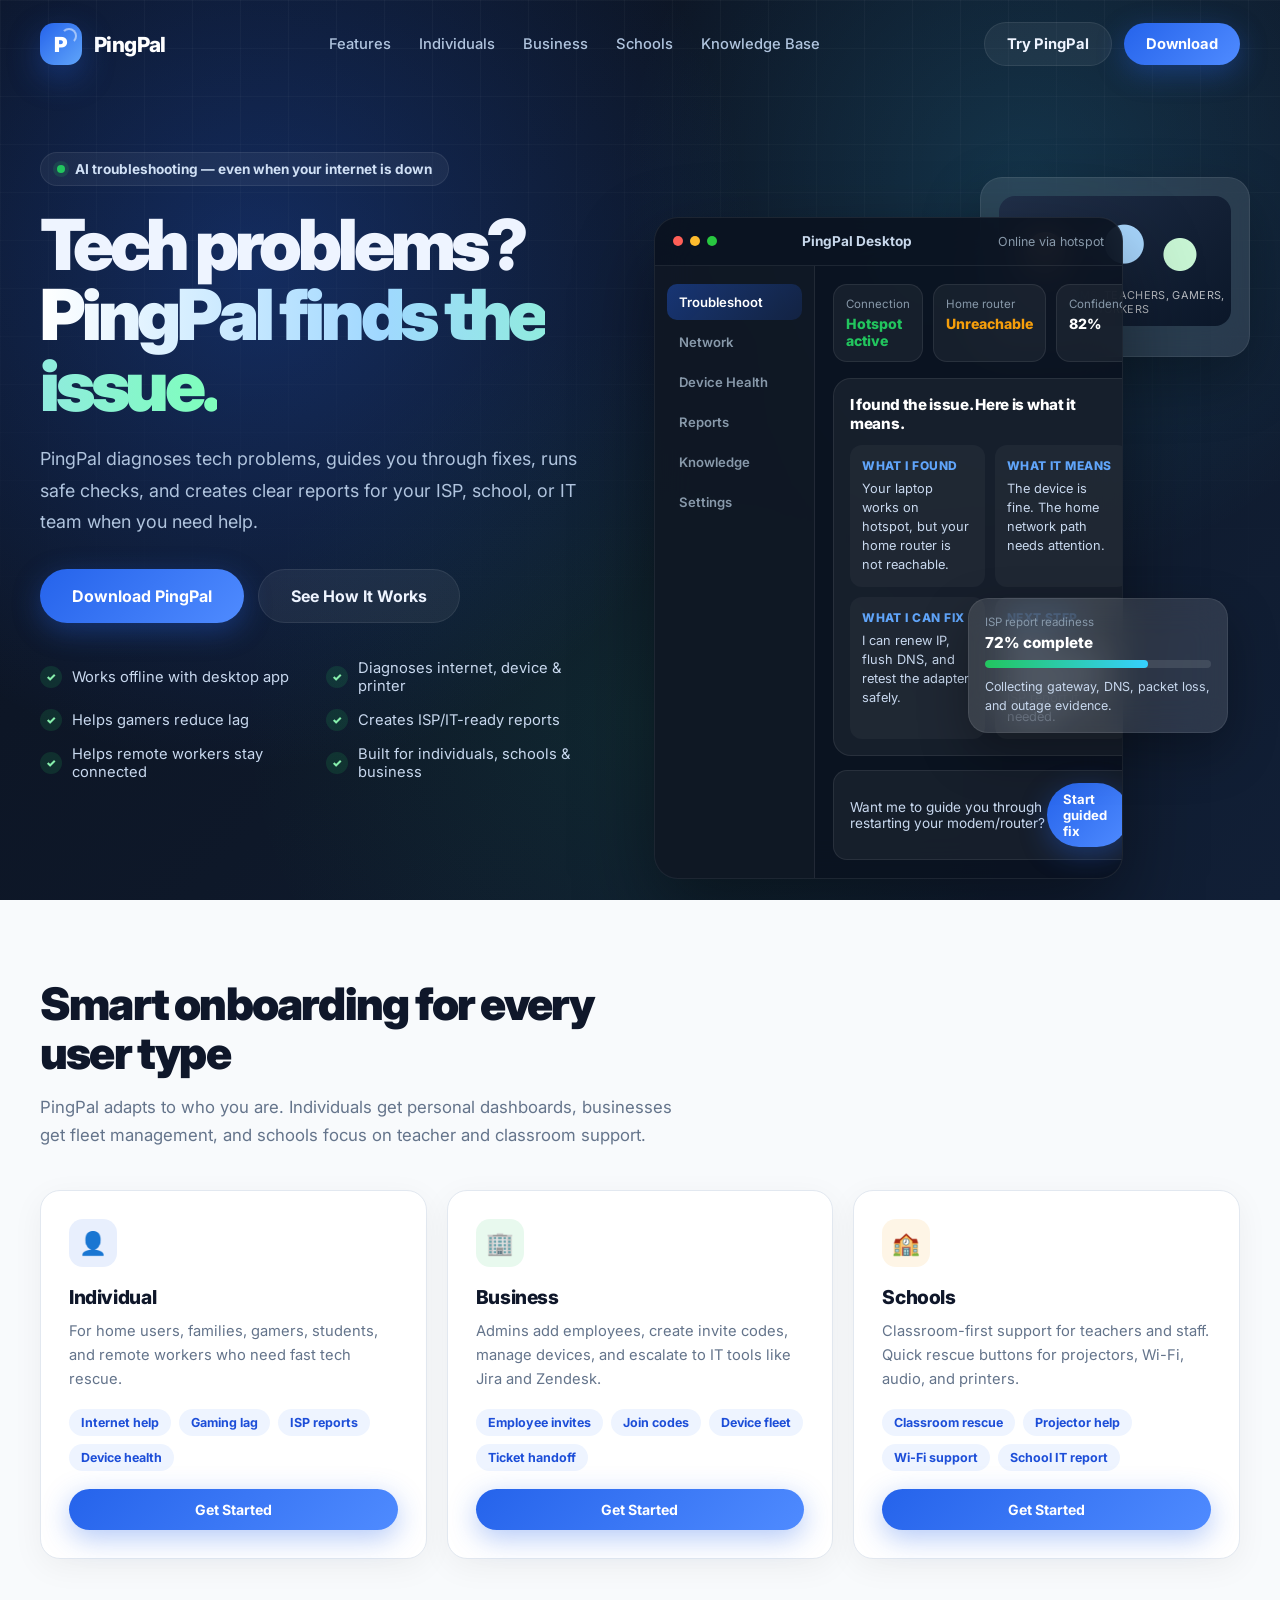
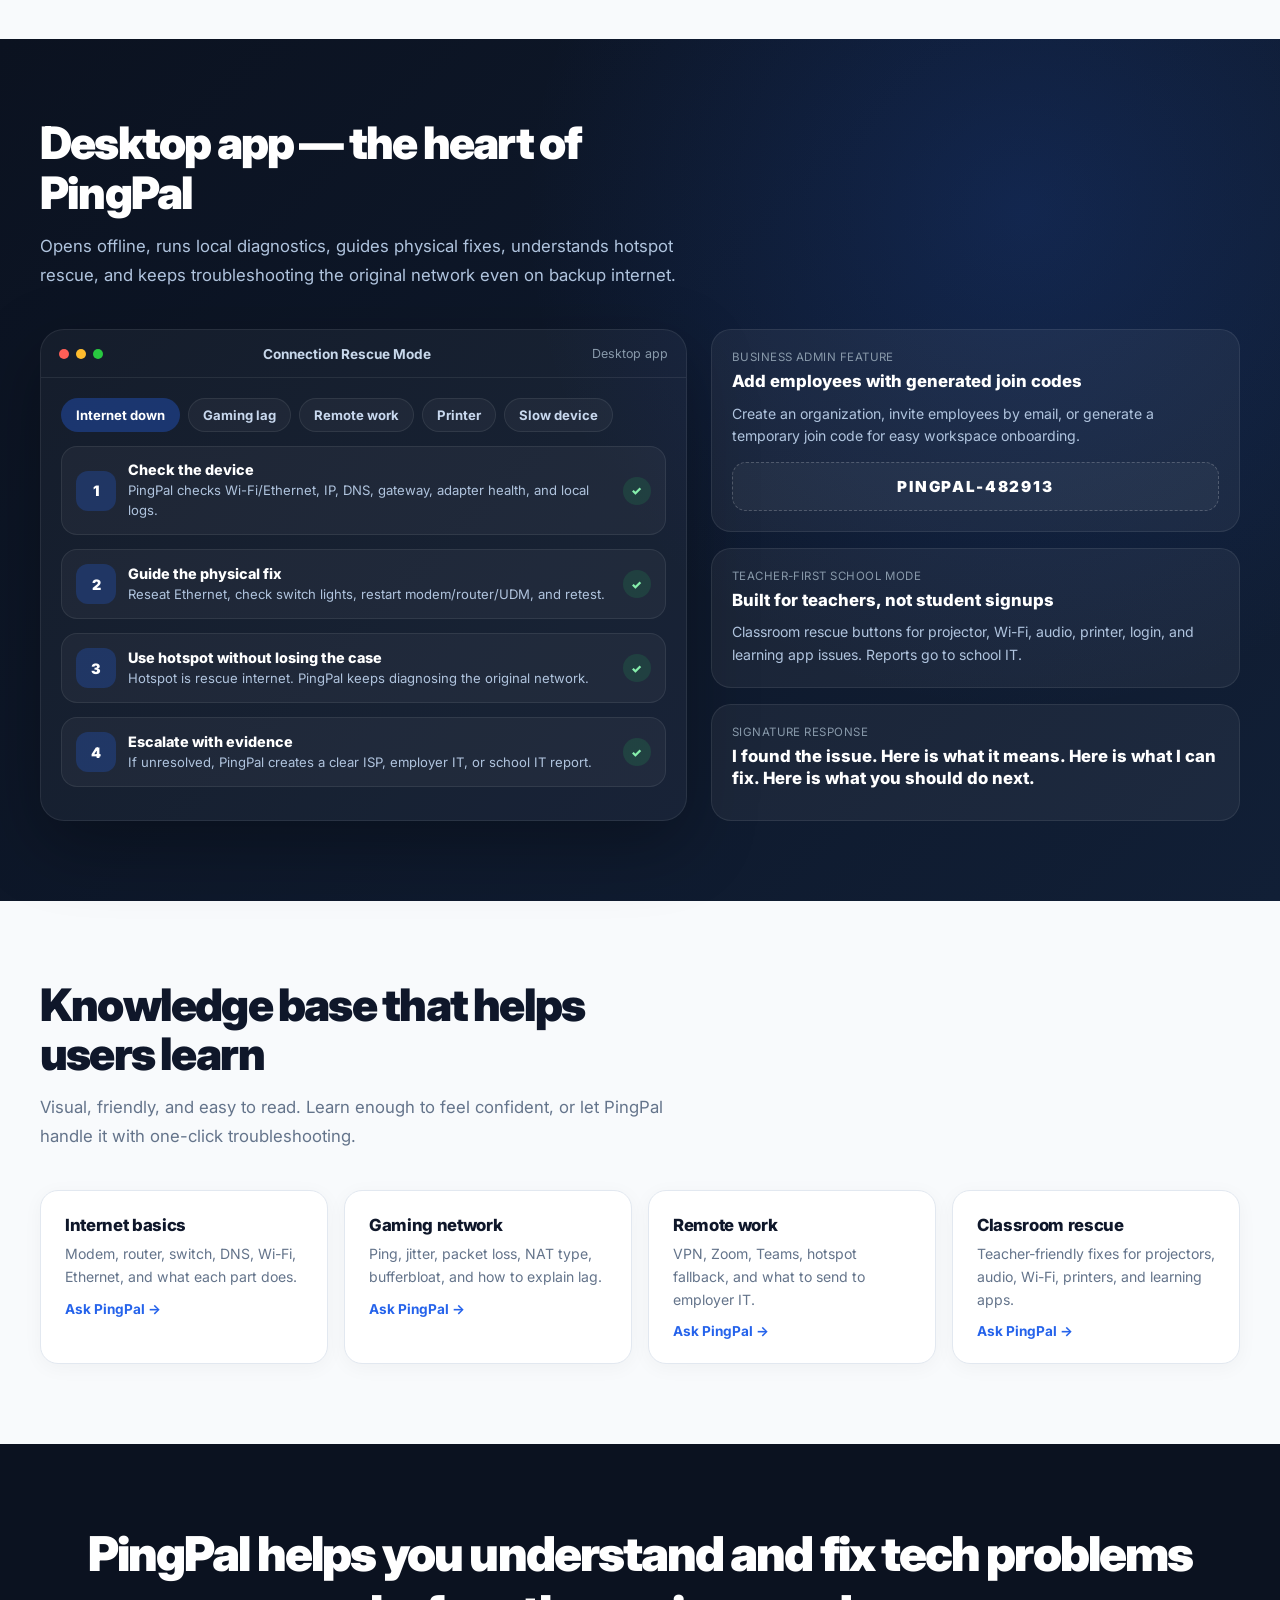
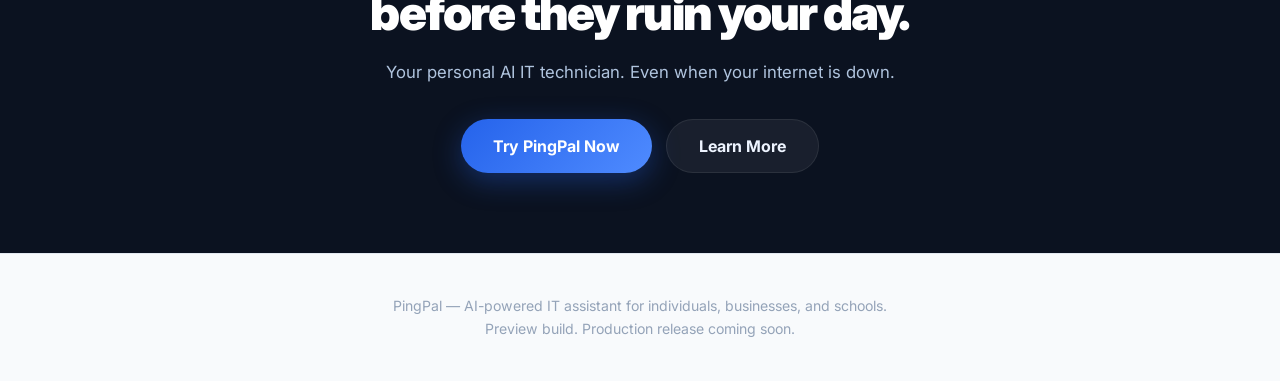
==== commit 7613737c: "Wire up all buttons and links across dashboard and hero page Dashboard sidebar: - Network, Device He" ====
--- a/preview/index.html
+++ b/preview/index.html
@@ -845,6 +845,26 @@
       flex-wrap: wrap;
     }
 
+    .card-cta {
+      margin-top: 18px;
+      width: 100%;
+      text-align: center;
+      padding: 12px 20px;
+      font-size: 0.88rem;
+    }
+
+    .kb-link {
+      display: block;
+      margin-top: 12px;
+      font-weight: 700;
+      font-size: 0.85rem;
+      color: var(--accent);
+    }
+
+    .kb-card:hover .kb-link {
+      text-decoration: underline;
+    }
+
     /* Footer */
     .footer {
       padding: 40px 0;
@@ -878,7 +898,7 @@
   <section class="hero-section">
     <div class="container">
       <nav class="nav">
-        <a class="brand" href="#">
+        <a class="brand" href="/">
           <div class="logo-icon">
             <span class="logo-letter">P</span>
             <span class="logo-signal"></span>
@@ -960,7 +980,7 @@
                 </div>
                 <div class="cta-bar">
                   <p>Want me to guide you through restarting your modem/router?</p>
-                  <a class="btn btn-primary" href="#">Start guided fix</a>
+                  <a class="btn btn-primary" href="/">Start guided fix</a>
                 </div>
               </div>
             </div>
@@ -996,6 +1016,7 @@
             <span class="pill">ISP reports</span>
             <span class="pill">Device health</span>
           </div>
+          <a class="btn btn-primary card-cta" href="/">Get Started</a>
         </article>
 
         <article class="card" id="business">
@@ -1008,6 +1029,7 @@
             <span class="pill">Device fleet</span>
             <span class="pill">Ticket handoff</span>
           </div>
+          <a class="btn btn-primary card-cta" href="/">Get Started</a>
         </article>
 
         <article class="card" id="schools">
@@ -1020,6 +1042,7 @@
             <span class="pill">Wi-Fi support</span>
             <span class="pill">School IT report</span>
           </div>
+          <a class="btn btn-primary card-cta" href="/">Get Started</a>
         </article>
       </div>
     </div>
@@ -1120,22 +1143,26 @@
         <p>Visual, friendly, and easy to read. Learn enough to feel confident, or let PingPal handle it with one-click troubleshooting.</p>
       </div>
       <div class="kb-grid">
-        <article class="kb-card">
+        <a class="kb-card" href="/">
           <h3>Internet basics</h3>
           <p>Modem, router, switch, DNS, Wi-Fi, Ethernet, and what each part does.</p>
-        </article>
-        <article class="kb-card">
+          <span class="kb-link">Ask PingPal &rarr;</span>
+        </a>
+        <a class="kb-card" href="/">
           <h3>Gaming network</h3>
           <p>Ping, jitter, packet loss, NAT type, bufferbloat, and how to explain lag.</p>
-        </article>
-        <article class="kb-card">
+          <span class="kb-link">Ask PingPal &rarr;</span>
+        </a>
+        <a class="kb-card" href="/">
           <h3>Remote work</h3>
           <p>VPN, Zoom, Teams, hotspot fallback, and what to send to employer IT.</p>
-        </article>
-        <article class="kb-card">
+          <span class="kb-link">Ask PingPal &rarr;</span>
+        </a>
+        <a class="kb-card" href="/">
           <h3>Classroom rescue</h3>
           <p>Teacher-friendly fixes for projectors, audio, Wi-Fi, printers, and learning apps.</p>
-        </article>
+          <span class="kb-link">Ask PingPal &rarr;</span>
+        </a>
       </div>
     </div>
   </section>
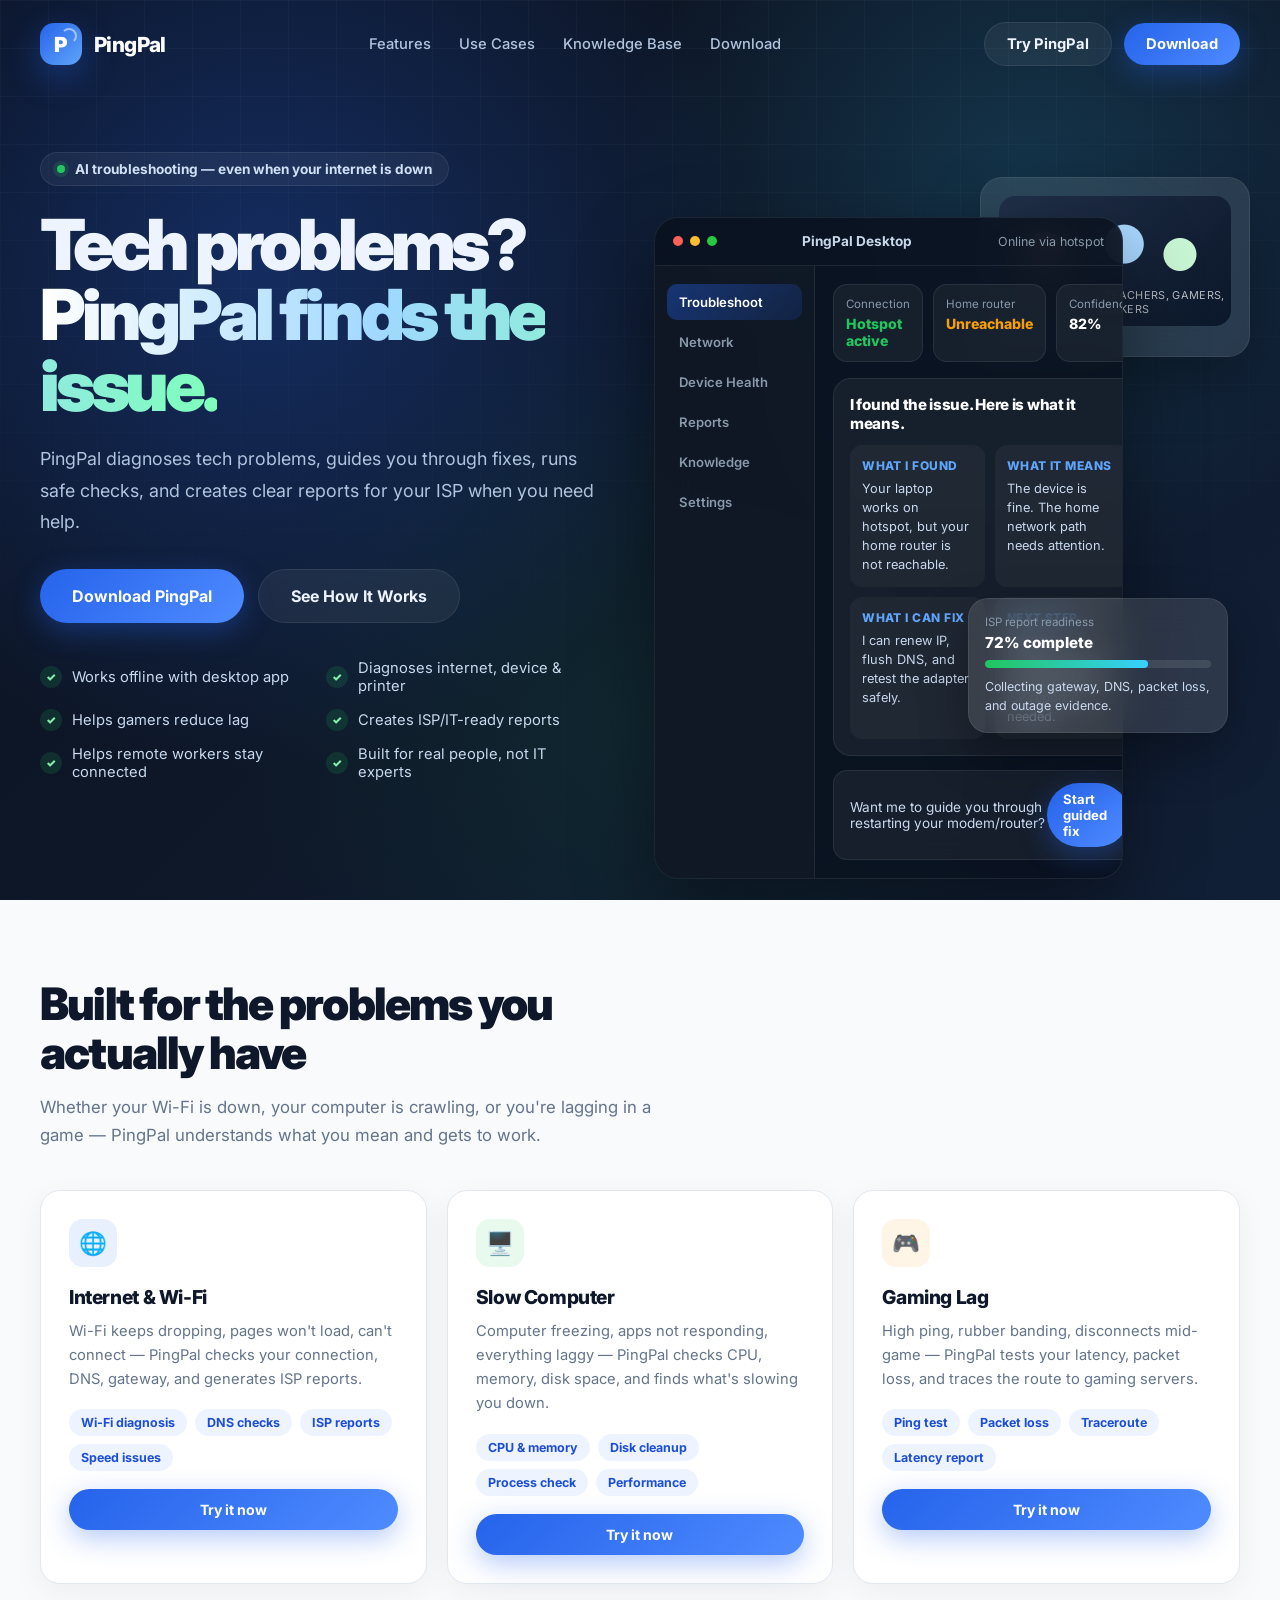
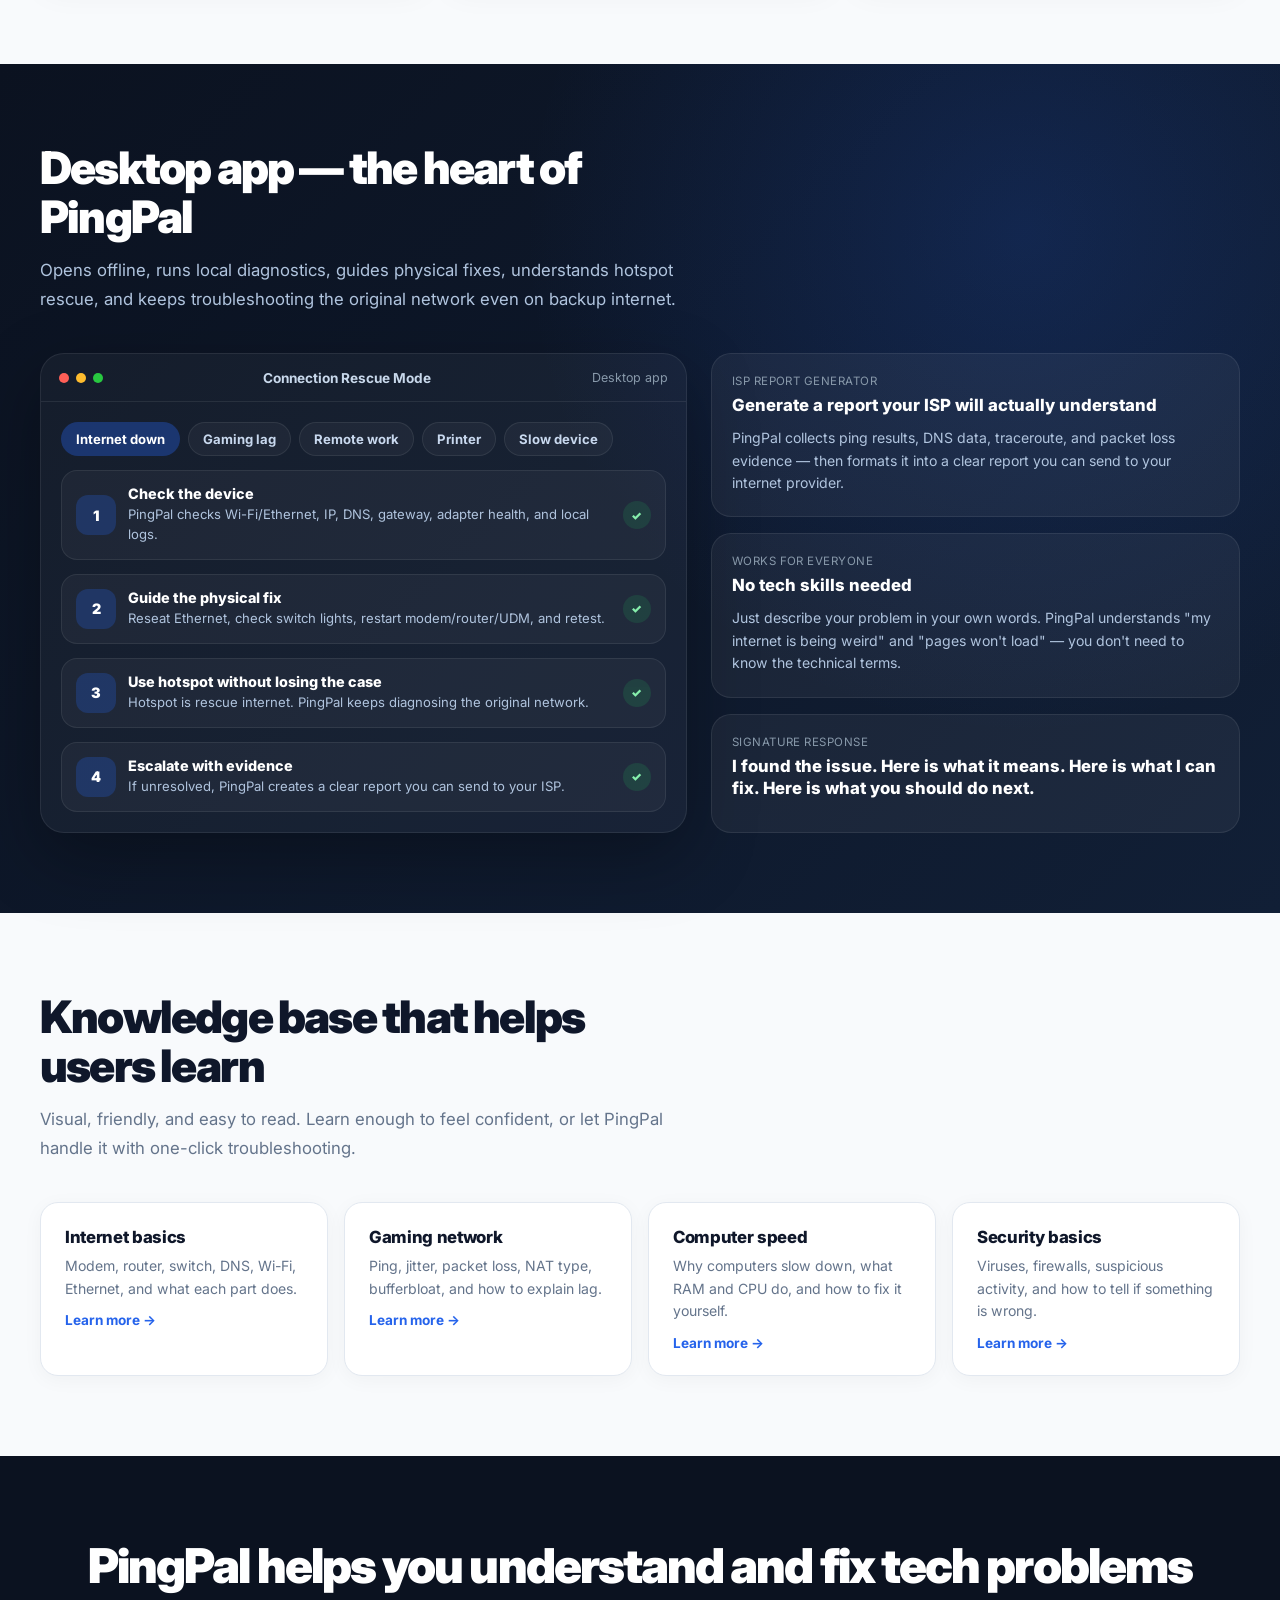
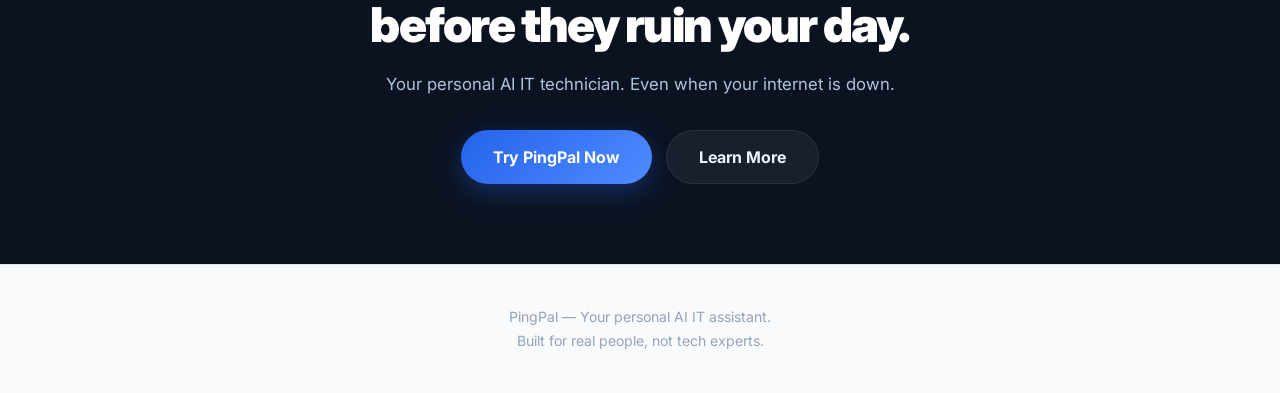
==== commit f1bbab7a: "Add Reports and Knowledge Base pages, focus hero on individuals New pages: - /reports — grid of repo" ====
--- a/preview/index.html
+++ b/preview/index.html
@@ -907,10 +907,9 @@
         </a>
         <div class="nav-links">
           <a href="#features">Features</a>
-          <a href="#individual">Individuals</a>
-          <a href="#business">Business</a>
-          <a href="#schools">Schools</a>
+          <a href="#usecases">Use Cases</a>
           <a href="#knowledge">Knowledge Base</a>
+          <a href="#download">Download</a>
         </div>
         <div class="nav-actions">
           <a class="btn btn-ghost" href="/">Try PingPal</a>
@@ -927,7 +926,7 @@
           <h1 class="hero-title">Tech problems?<br><span class="gradient-text">PingPal finds the issue.</span></h1>
           <p class="hero-description">
             PingPal diagnoses tech problems, guides you through fixes, runs safe checks, and creates clear reports
-            for your ISP, school, or IT team when you need help.
+            for your ISP when you need help.
           </p>
           <div class="hero-buttons">
             <a class="btn btn-primary btn-lg" href="#download">Download PingPal</a>
@@ -939,7 +938,7 @@
             <div class="trust-item"><span class="check-circle">✓</span> Helps gamers reduce lag</div>
             <div class="trust-item"><span class="check-circle">✓</span> Creates ISP/IT-ready reports</div>
             <div class="trust-item"><span class="check-circle">✓</span> Helps remote workers stay connected</div>
-            <div class="trust-item"><span class="check-circle">✓</span> Built for individuals, schools &amp; business</div>
+            <div class="trust-item"><span class="check-circle">✓</span> Built for real people, not IT experts</div>
           </div>
         </div>
 
@@ -997,52 +996,52 @@
     </div>
   </section>
 
-  <!-- Account Types -->
-  <section class="section" id="individual">
+  <!-- Use Cases -->
+  <section class="section" id="usecases">
     <div class="container">
       <div class="section-header">
-        <h2>Smart onboarding for every user type</h2>
-        <p>PingPal adapts to who you are. Individuals get personal dashboards, businesses get fleet management, and schools focus on teacher and classroom support.</p>
+        <h2>Built for the problems you actually have</h2>
+        <p>Whether your Wi-Fi is down, your computer is crawling, or you're lagging in a game — PingPal understands what you mean and gets to work.</p>
       </div>
 
       <div class="card-grid">
         <article class="card">
-          <div class="card-icon blue">👤</div>
-          <h3>Individual</h3>
-          <p>For home users, families, gamers, students, and remote workers who need fast tech rescue.</p>
+          <div class="card-icon blue">🌐</div>
+          <h3>Internet &amp; Wi-Fi</h3>
+          <p>Wi-Fi keeps dropping, pages won't load, can't connect — PingPal checks your connection, DNS, gateway, and generates ISP reports.</p>
           <div class="pill-list">
-            <span class="pill">Internet help</span>
-            <span class="pill">Gaming lag</span>
+            <span class="pill">Wi-Fi diagnosis</span>
+            <span class="pill">DNS checks</span>
             <span class="pill">ISP reports</span>
-            <span class="pill">Device health</span>
-          </div>
-          <a class="btn btn-primary card-cta" href="/">Get Started</a>
+            <span class="pill">Speed issues</span>
+          </div>
+          <a class="btn btn-primary card-cta" href="/">Try it now</a>
         </article>
 
-        <article class="card" id="business">
-          <div class="card-icon green">🏢</div>
-          <h3>Business</h3>
-          <p>Admins add employees, create invite codes, manage devices, and escalate to IT tools like Jira and Zendesk.</p>
+        <article class="card">
+          <div class="card-icon green">🖥️</div>
+          <h3>Slow Computer</h3>
+          <p>Computer freezing, apps not responding, everything laggy — PingPal checks CPU, memory, disk space, and finds what's slowing you down.</p>
           <div class="pill-list">
-            <span class="pill">Employee invites</span>
-            <span class="pill">Join codes</span>
-            <span class="pill">Device fleet</span>
-            <span class="pill">Ticket handoff</span>
-          </div>
-          <a class="btn btn-primary card-cta" href="/">Get Started</a>
+            <span class="pill">CPU &amp; memory</span>
+            <span class="pill">Disk cleanup</span>
+            <span class="pill">Process check</span>
+            <span class="pill">Performance</span>
+          </div>
+          <a class="btn btn-primary card-cta" href="/">Try it now</a>
         </article>
 
-        <article class="card" id="schools">
-          <div class="card-icon amber">🏫</div>
-          <h3>Schools</h3>
-          <p>Classroom-first support for teachers and staff. Quick rescue buttons for projectors, Wi-Fi, audio, and printers.</p>
+        <article class="card">
+          <div class="card-icon amber">🎮</div>
+          <h3>Gaming Lag</h3>
+          <p>High ping, rubber banding, disconnects mid-game — PingPal tests your latency, packet loss, and traces the route to gaming servers.</p>
           <div class="pill-list">
-            <span class="pill">Classroom rescue</span>
-            <span class="pill">Projector help</span>
-            <span class="pill">Wi-Fi support</span>
-            <span class="pill">School IT report</span>
-          </div>
-          <a class="btn btn-primary card-cta" href="/">Get Started</a>
+            <span class="pill">Ping test</span>
+            <span class="pill">Packet loss</span>
+            <span class="pill">Traceroute</span>
+            <span class="pill">Latency report</span>
+          </div>
+          <a class="btn btn-primary card-cta" href="/">Try it now</a>
         </article>
       </div>
     </div>
@@ -1105,7 +1104,7 @@
               <div class="flow-num">4</div>
               <div>
                 <h4>Escalate with evidence</h4>
-                <p>If unresolved, PingPal creates a clear ISP, employer IT, or school IT report.</p>
+                <p>If unresolved, PingPal creates a clear report you can send to your ISP.</p>
               </div>
               <span class="flow-check">✓</span>
             </div>
@@ -1114,16 +1113,15 @@
 
         <aside class="side-stack">
           <div class="info-card">
-            <div class="ic-label">Business admin feature</div>
-            <h3>Add employees with generated join codes</h3>
-            <p>Create an organization, invite employees by email, or generate a temporary join code for easy workspace onboarding.</p>
-            <div class="code-display">PINGPAL-482913</div>
+            <div class="ic-label">ISP report generator</div>
+            <h3>Generate a report your ISP will actually understand</h3>
+            <p>PingPal collects ping results, DNS data, traceroute, and packet loss evidence — then formats it into a clear report you can send to your internet provider.</p>
           </div>
 
           <div class="info-card">
-            <div class="ic-label">Teacher-first school mode</div>
-            <h3>Built for teachers, not student signups</h3>
-            <p>Classroom rescue buttons for projector, Wi-Fi, audio, printer, login, and learning app issues. Reports go to school IT.</p>
+            <div class="ic-label">Works for everyone</div>
+            <h3>No tech skills needed</h3>
+            <p>Just describe your problem in your own words. PingPal understands "my internet is being weird" and "pages won't load" — you don't need to know the technical terms.</p>
           </div>
 
           <div class="info-card">
@@ -1143,25 +1141,25 @@
         <p>Visual, friendly, and easy to read. Learn enough to feel confident, or let PingPal handle it with one-click troubleshooting.</p>
       </div>
       <div class="kb-grid">
-        <a class="kb-card" href="/">
+        <a class="kb-card" href="/knowledge">
           <h3>Internet basics</h3>
           <p>Modem, router, switch, DNS, Wi-Fi, Ethernet, and what each part does.</p>
-          <span class="kb-link">Ask PingPal &rarr;</span>
+          <span class="kb-link">Learn more &rarr;</span>
         </a>
-        <a class="kb-card" href="/">
+        <a class="kb-card" href="/knowledge">
           <h3>Gaming network</h3>
           <p>Ping, jitter, packet loss, NAT type, bufferbloat, and how to explain lag.</p>
-          <span class="kb-link">Ask PingPal &rarr;</span>
+          <span class="kb-link">Learn more &rarr;</span>
         </a>
-        <a class="kb-card" href="/">
-          <h3>Remote work</h3>
-          <p>VPN, Zoom, Teams, hotspot fallback, and what to send to employer IT.</p>
-          <span class="kb-link">Ask PingPal &rarr;</span>
+        <a class="kb-card" href="/knowledge">
+          <h3>Computer speed</h3>
+          <p>Why computers slow down, what RAM and CPU do, and how to fix it yourself.</p>
+          <span class="kb-link">Learn more &rarr;</span>
         </a>
-        <a class="kb-card" href="/">
-          <h3>Classroom rescue</h3>
-          <p>Teacher-friendly fixes for projectors, audio, Wi-Fi, printers, and learning apps.</p>
-          <span class="kb-link">Ask PingPal &rarr;</span>
+        <a class="kb-card" href="/knowledge">
+          <h3>Security basics</h3>
+          <p>Viruses, firewalls, suspicious activity, and how to tell if something is wrong.</p>
+          <span class="kb-link">Learn more &rarr;</span>
         </a>
       </div>
     </div>
@@ -1181,7 +1179,7 @@
 
   <footer class="footer">
     <div class="container">
-      <p>PingPal — AI-powered IT assistant for individuals, businesses, and schools.<br>Preview build. Production release coming soon.</p>
+      <p>PingPal — Your personal AI IT assistant.<br>Built for real people, not tech experts.</p>
     </div>
   </footer>
 
